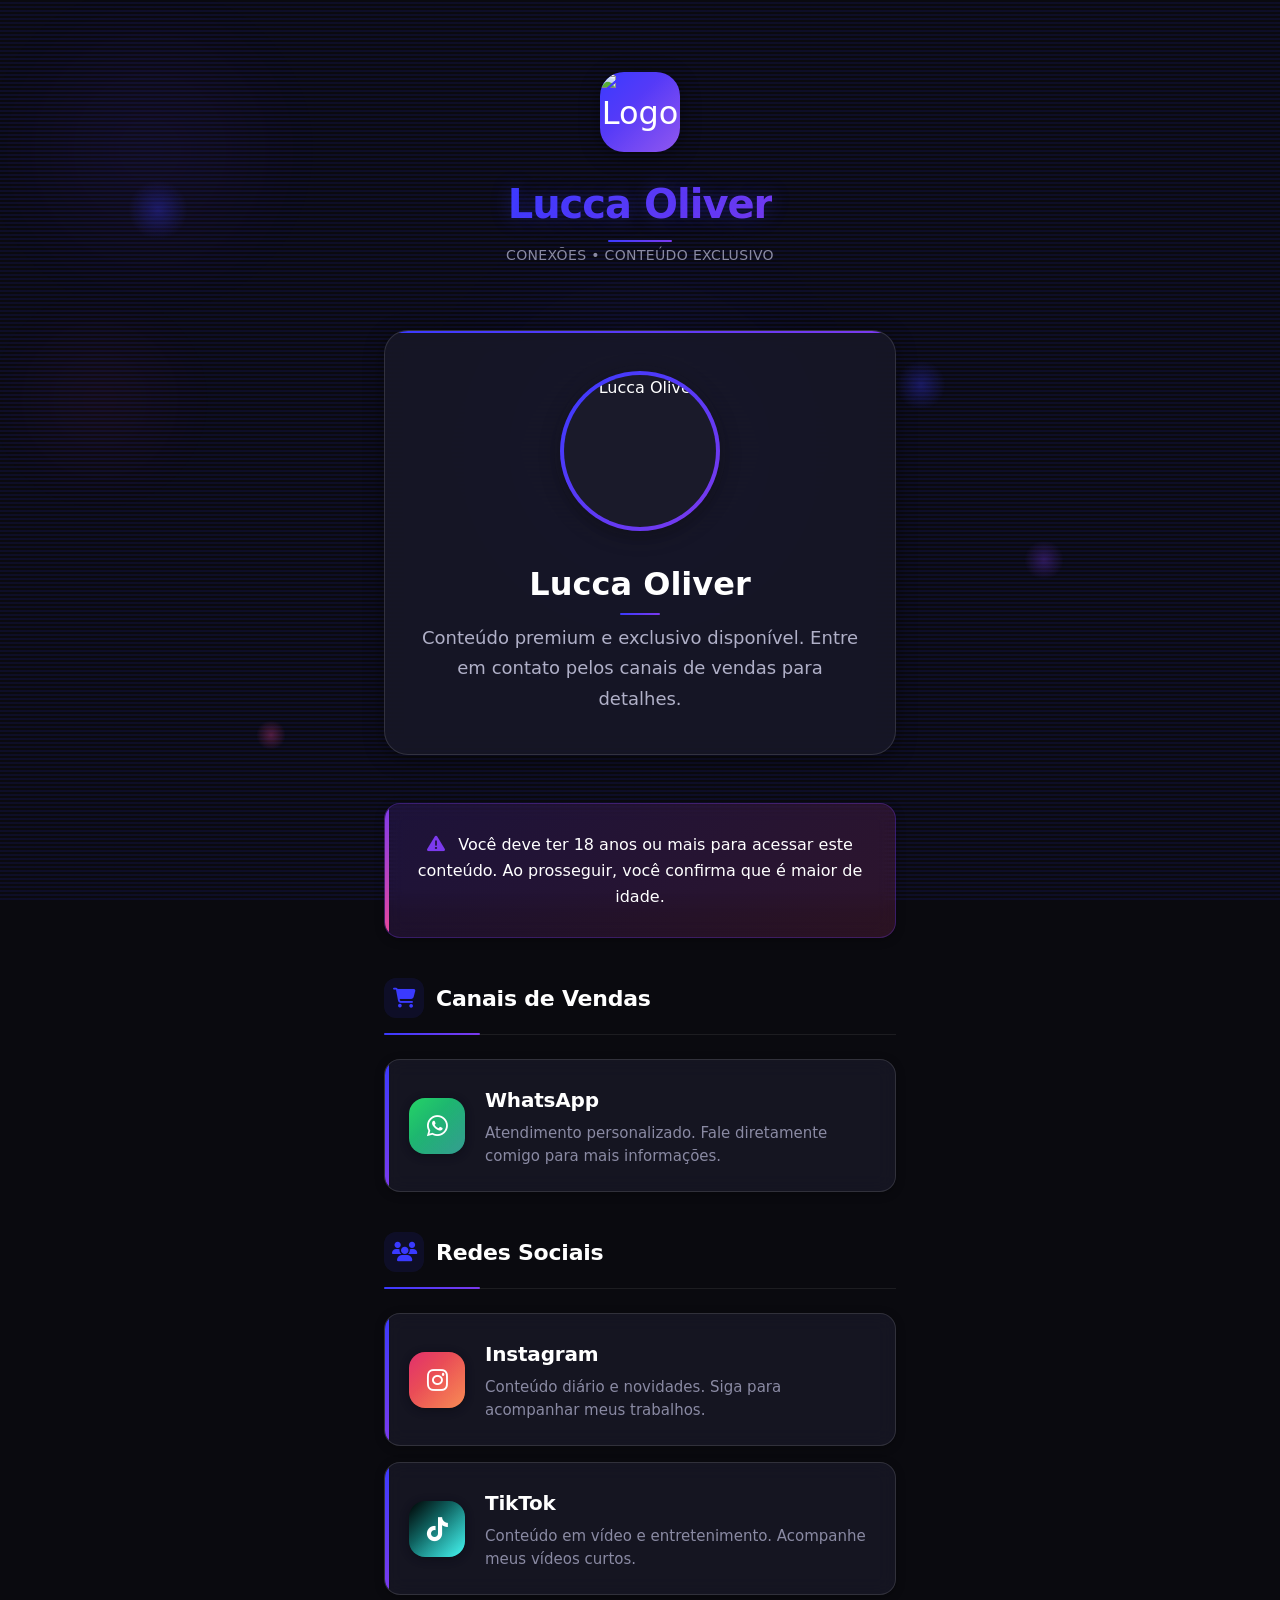
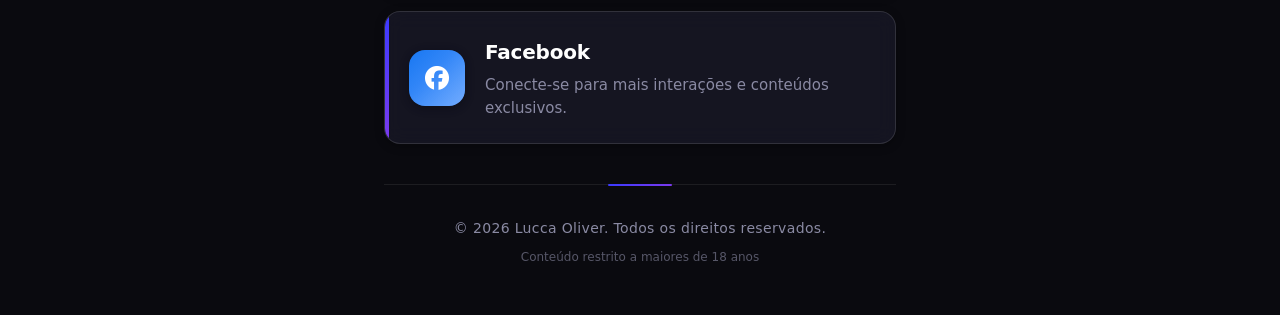
==== index.html @ 1eef9a41 "Add files via upload" ====
<!DOCTYPE html>
<html lang="pt-br">
<head>
    <meta charset="UTF-8">
    <meta name="viewport" content="width=device-width, initial-scale=1.0">
    <title>Lucca Oliver | Links</title>
    <link rel="stylesheet" href="https://cdnjs.cloudflare.com/ajax/libs/font-awesome/6.4.0/css/all.min.css">
    <style>
        :root {
            --dark-primary: #0a0a0f;
            --dark-secondary: #12121c;
            --dark-tertiary: #1a1a2a;
            --dark-accent: #242438;
            --text-primary: #ffffff;
            --text-secondary: #b0b0c8;
            --text-tertiary: #8a8aa3;
            --accent-blue: #3a3aff;
            --accent-purple: #7c3aed;
            --accent-pink: #ec4899;
            --accent-gold: #fbbf24;
            --border-light: rgba(255, 255, 255, 0.08);
            --border-medium: rgba(255, 255, 255, 0.12);
            --border-strong: rgba(255, 255, 255, 0.16);
            --shadow-subtle: 0 2px 10px rgba(0, 0, 0, 0.3);
            --shadow-medium: 0 4px 20px rgba(0, 0, 0, 0.4);
            --shadow-strong: 0 8px 40px rgba(0, 0, 0, 0.5);
            --gradient-primary: linear-gradient(135deg, var(--accent-blue), var(--accent-purple));
            --gradient-secondary: linear-gradient(135deg, var(--accent-purple), var(--accent-pink));
            --gradient-dark: linear-gradient(135deg, var(--dark-secondary), var(--dark-tertiary));
        }

        * {
            margin: 0;
            padding: 0;
            box-sizing: border-box;
            font-family: 'Inter', -apple-system, BlinkMacSystemFont, 'Segoe UI', system-ui, sans-serif;
        }

        html {
            scroll-behavior: smooth;
        }

        body {
            background-color: var(--dark-primary);
            color: var(--text-primary);
            min-height: 100vh;
            line-height: 1.6;
            overflow-x: hidden;
            position: relative;
        }

        /* Efeito de Background Principal */
        .interactive-bg {
            position: fixed;
            top: 0;
            left: 0;
            width: 100%;
            height: 100%;
            z-index: -1;
            overflow: hidden;
        }

        /* Efeito de Linhas Conectadas */
        .connection-lines {
            position: absolute;
            top: 0;
            left: 0;
            width: 100%;
            height: 100%;
        }

        .line {
            position: absolute;
            background: linear-gradient(90deg, transparent, var(--accent-blue), transparent);
            height: 1px;
            width: 100px;
            opacity: 0;
            animation: lineFlow 3s linear infinite;
        }

        /* Bolhas Interativas */
        .interactive-bubble {
            position: absolute;
            border-radius: 50%;
            background: radial-gradient(circle, var(--accent-blue) 0%, transparent 70%);
            opacity: 0.3;
            transition: all 0.3s ease;
        }

        .interactive-bubble:hover {
            opacity: 0.6;
            transform: scale(1.2);
        }

        .bubble-1 {
            width: 60px;
            height: 60px;
            top: 20%;
            left: 10%;
            animation: floatBubble 8s ease-in-out infinite;
        }

        .bubble-2 {
            width: 40px;
            height: 40px;
            top: 60%;
            left: 80%;
            animation: floatBubble 12s ease-in-out infinite reverse;
            background: radial-gradient(circle, var(--accent-purple) 0%, transparent 70%);
        }

        .bubble-3 {
            width: 30px;
            height: 30px;
            top: 80%;
            left: 20%;
            animation: floatBubble 10s ease-in-out infinite;
            background: radial-gradient(circle, var(--accent-pink) 0%, transparent 70%);
        }

        .bubble-4 {
            width: 50px;
            height: 50px;
            top: 40%;
            left: 70%;
            animation: floatBubble 15s ease-in-out infinite reverse;
        }

        /* Efeito de Grid Interativo */
        .interactive-grid {
            position: absolute;
            top: 0;
            left: 0;
            width: 100%;
            height: 100%;
            display: grid;
            grid-template-columns: repeat(20, 1fr);
            grid-template-rows: repeat(20, 1fr);
            gap: 1px;
            opacity: 0.05;
        }

        .grid-cell {
            background: transparent;
            transition: background-color 0.3s;
        }

        .grid-cell:hover {
            background: var(--accent-blue);
            animation: cellPulse 0.5s ease;
        }

        /* Efeito de Digital Scan */
        .digital-scan {
            position: absolute;
            top: 0;
            left: 0;
            width: 100%;
            height: 100%;
            background: linear-gradient(
                to bottom,
                transparent 50%,
                rgba(58, 58, 255, 0.1) 50%
            );
            background-size: 100% 4px;
            animation: scanMove 4s linear infinite;
            pointer-events: none;
        }

        /* Efeito de Brilho Estático */
        .static-glow {
            position: absolute;
            width: 400px;
            height: 400px;
            background: radial-gradient(circle, var(--accent-blue) 0%, transparent 70%);
            border-radius: 50%;
            filter: blur(60px);
            opacity: 0.1;
            top: 50%;
            left: 50%;
            transform: translate(-50%, -50%);
            animation: pulseGlow 8s ease-in-out infinite;
        }

        .static-glow-2 {
            width: 300px;
            height: 300px;
            background: radial-gradient(circle, var(--accent-purple) 0%, transparent 70%);
            filter: blur(40px);
            opacity: 0.08;
            top: 30%;
            left: 20%;
            animation: pulseGlow 6s ease-in-out infinite reverse;
        }

        .static-glow-3 {
            width: 200px;
            height: 200px;
            background: radial-gradient(circle, var(--accent-pink) 0%, transparent 70%);
            filter: blur(30px);
            opacity: 0.06;
            top: 70%;
            left: 80%;
            animation: pulseGlow 10s ease-in-out infinite;
        }

        /* Animações */
        @keyframes lineFlow {
            0% {
                transform: translateX(-100px) rotate(0deg);
                opacity: 0;
            }
            10% {
                opacity: 0.5;
            }
            90% {
                opacity: 0.5;
            }
            100% {
                transform: translateX(calc(100vw + 100px)) rotate(360deg);
                opacity: 0;
            }
        }

        @keyframes floatBubble {
            0%, 100% {
                transform: translateY(0) rotate(0deg);
            }
            33% {
                transform: translateY(-30px) rotate(120deg);
            }
            66% {
                transform: translateY(20px) rotate(240deg);
            }
        }

        @keyframes cellPulse {
            0%, 100% {
                opacity: 0.1;
            }
            50% {
                opacity: 0.3;
            }
        }

        @keyframes scanMove {
            0% {
                background-position: 0 0;
            }
            100% {
                background-position: 0 100vh;
            }
        }

        @keyframes pulseGlow {
            0%, 100% {
                opacity: 0.05;
                transform: scale(1) translate(-50%, -50%);
            }
            50% {
                opacity: 0.15;
                transform: scale(1.1) translate(-45%, -45%);
            }
        }

        @keyframes logoGlow {
            0%, 100% {
                box-shadow: var(--shadow-medium);
            }
            50% {
                box-shadow: 0 0 30px rgba(58, 58, 255, 0.4), var(--shadow-medium);
            }
        }

        /* Container Principal */
        .container {
            max-width: 560px;
            margin: 0 auto;
            padding: 2rem 1.5rem;
            position: relative;
            z-index: 10;
        }

        /* Header Styles */
        header {
            text-align: center;
            padding: 2.5rem 0 2rem;
            position: relative;
        }

        .logo {
            display: flex;
            flex-direction: column;
            align-items: center;
            gap: 1.25rem;
            margin-bottom: 2rem;
        }

        .logo-icon {
            width: 5rem;
            height: 5rem;
            background: var(--gradient-primary);
            border-radius: 1.5rem;
            display: flex;
            align-items: center;
            justify-content: center;
            font-size: 2rem;
            color: var(--text-primary);
            box-shadow: var(--shadow-medium);
            position: relative;
            overflow: hidden;
            transition: all 0.3s ease;
            animation: logoGlow 3s ease-in-out infinite;
        }

        .logo-icon::after {
            content: '';
            position: absolute;
            top: 0;
            left: 0;
            right: 0;
            bottom: 0;
            background: linear-gradient(135deg, transparent 40%, rgba(255, 255, 255, 0.15) 100%);
            border-radius: 1.5rem;
        }

        .logo-icon:hover {
            transform: translateY(-0.125rem);
            box-shadow: var(--shadow-strong);
            animation: none;
        }

        .logo-text h1 {
            font-size: 2.5rem;
            font-weight: 700;
            background: var(--gradient-primary);
            -webkit-background-clip: text;
            background-clip: text;
            color: transparent;
            letter-spacing: -0.025em;
            position: relative;
            display: inline-block;
            margin-bottom: 0.5rem;
            text-shadow: 0 0 20px rgba(58, 58, 255, 0.3);
        }

        .logo-text h1::after {
            content: '';
            position: absolute;
            bottom: -0.375rem;
            left: 50%;
            transform: translateX(-50%);
            width: 4rem;
            height: 0.125rem;
            background: var(--gradient-primary);
            border-radius: 0.125rem;
        }

        .logo-text p {
            color: var(--text-tertiary);
            font-size: 0.875rem;
            font-weight: 400;
            letter-spacing: 0.025em;
            text-transform: uppercase;
        }

        /* Profile Section - IMAGEM MELHORADA */
        .profile-section {
            display: flex;
            flex-direction: column;
            align-items: center;
            text-align: center;
            margin-bottom: 3rem;
            padding: 2.5rem 2rem;
            background: rgba(26, 26, 42, 0.7);
            backdrop-filter: blur(10px);
            border-radius: 1.5rem;
            border: 1px solid var(--border-medium);
            box-shadow: var(--shadow-medium);
            position: relative;
            overflow: hidden;
            transition: all 0.3s ease;
        }

        .profile-section:hover {
            transform: translateY(-5px);
            box-shadow: var(--shadow-strong);
        }

        .profile-section::before {
            content: '';
            position: absolute;
            top: 0;
            left: 0;
            right: 0;
            height: 0.125rem;
            background: var(--gradient-primary);
        }

        .profile-img-container {
            position: relative;
            margin-bottom: 1.75rem;
            width: 10rem;
            height: 10rem;
        }

        .profile-img {
            width: 100%;
            height: 100%;
            border-radius: 50%;
            border: 0.25rem solid transparent;
            background: linear-gradient(var(--dark-tertiary), var(--dark-tertiary)) padding-box,
                        var(--gradient-primary) border-box;
            box-shadow: 
                var(--shadow-medium),
                0 0 0 0.375rem rgba(26, 26, 42, 0.6);
            transition: all 0.4s cubic-bezier(0.4, 0, 0.2, 1);
            /* IMAGEM COMPLETA E BEM EXIBIDA */
            object-fit: cover;
            display: block;
        }

        .profile-img:hover {
            transform: scale(1.05);
            box-shadow: 
                var(--shadow-strong),
                0 0 0 0.375rem rgba(26, 26, 42, 0.8),
                0 0 30px rgba(58, 58, 255, 0.3);
        }

        .profile-name {
            font-size: 2rem;
            font-weight: 700;
            margin-bottom: 0.75rem;
            color: var(--text-primary);
            position: relative;
            display: inline-block;
        }

        .profile-name::after {
            content: '';
            position: absolute;
            bottom: -0.25rem;
            left: 50%;
            transform: translateX(-50%);
            width: 2.5rem;
            height: 0.125rem;
            background: var(--gradient-primary);
            border-radius: 0.125rem;
        }

        .profile-desc {
            color: var(--text-secondary);
            font-size: 1.125rem;
            line-height: 1.7;
            max-width: 28rem;
            font-weight: 400;
        }

        /* Warning Banner */
        .warning {
            background: linear-gradient(135deg, rgba(124, 58, 237, 0.15), rgba(236, 72, 153, 0.15));
            backdrop-filter: blur(10px);
            border: 1px solid rgba(124, 58, 237, 0.3);
            border-radius: 1rem;
            padding: 1.75rem;
            margin: 2.5rem 0;
            text-align: center;
            font-size: 1rem;
            position: relative;
            overflow: hidden;
            box-shadow: var(--shadow-subtle);
            transition: all 0.3s ease;
        }

        .warning:hover {
            transform: translateY(-3px);
            box-shadow: var(--shadow-medium);
        }

        .warning::before {
            content: '';
            position: absolute;
            top: 0;
            left: 0;
            width: 0.25rem;
            height: 100%;
            background: var(--gradient-secondary);
        }

        .warning i {
            color: var(--accent-purple);
            margin-right: 0.5rem;
            font-size: 1.125rem;
        }

        /* Section Titles */
        .section-title {
            font-size: 1.375rem;
            font-weight: 600;
            margin: 2.5rem 0 1.5rem;
            padding-bottom: 1rem;
            border-bottom: 1px solid var(--border-light);
            color: var(--text-primary);
            position: relative;
            display: flex;
            align-items: center;
            gap: 0.75rem;
            letter-spacing: -0.01em;
        }

        .section-title i {
            color: var(--accent-blue);
            font-size: 1.25rem;
            background: rgba(58, 58, 255, 0.1);
            width: 2.5rem;
            height: 2.5rem;
            border-radius: 0.75rem;
            display: flex;
            align-items: center;
            justify-content: center;
        }

        .section-title::after {
            content: '';
            position: absolute;
            bottom: -0.0625rem;
            left: 0;
            width: 6rem;
            height: 0.125rem;
            background: var(--gradient-primary);
            border-radius: 0.125rem;
        }

        /* Links Container */
        .links-container {
            display: flex;
            flex-direction: column;
            gap: 1rem;
            margin-bottom: 2.5rem;
        }

        .link-card {
            background: rgba(26, 26, 42, 0.7);
            backdrop-filter: blur(10px);
            border-radius: 1rem;
            padding: 1.5rem;
            display: flex;
            align-items: center;
            gap: 1.25rem;
            border: 1px solid var(--border-medium);
            transition: all 0.3s cubic-bezier(0.4, 0, 0.2, 1);
            cursor: pointer;
            box-shadow: var(--shadow-subtle);
            text-decoration: none;
            position: relative;
            overflow: hidden;
        }

        .link-card::before {
            content: '';
            position: absolute;
            top: 0;
            left: 0;
            width: 0.25rem;
            height: 100%;
            background: var(--gradient-primary);
            transition: width 0.3s ease;
            z-index: 0;
        }

        .link-card:hover {
            transform: translateY(-0.5rem);
            border-color: var(--border-strong);
            box-shadow: var(--shadow-medium);
            background: rgba(26, 26, 42, 0.9);
        }

        .link-card:hover::before {
            width: 100%;
            opacity: 0.1;
        }

        .link-icon {
            width: 3.5rem;
            height: 3.5rem;
            min-width: 3.5rem;
            border-radius: 1rem;
            display: flex;
            align-items: center;
            justify-content: center;
            font-size: 1.5rem;
            color: var(--text-primary);
            box-shadow: var(--shadow-subtle);
            position: relative;
            z-index: 1;
            transition: all 0.3s cubic-bezier(0.4, 0, 0.2, 1);
            overflow: hidden;
        }

        .link-icon::after {
            content: '';
            position: absolute;
            top: 0;
            left: 0;
            right: 0;
            bottom: 0;
            background: linear-gradient(135deg, transparent 40%, rgba(255, 255, 255, 0.15) 100%);
            border-radius: 1rem;
            z-index: -1;
        }

        .link-card:hover .link-icon {
            transform: scale(1.15) rotate(5deg);
            box-shadow: 0 8px 25px rgba(0, 0, 0, 0.5);
        }

        .whatsapp { 
            background: linear-gradient(135deg, #25D366, #128C7E); 
        }
        
        .instagram { 
            background: linear-gradient(135deg, #E1306C, #f77737); 
        }
        
        .facebook { 
            background: linear-gradient(135deg, #1877F2, #599dff); 
        }
        
        .tiktok { 
            background: linear-gradient(135deg, #000000, #25F4EE, #FE2C55);
            background-size: 200% 200%;
            animation: tiktok-gradient 3s ease infinite;
        }

        @keyframes tiktok-gradient {
            0% { background-position: 0% 50%; }
            50% { background-position: 100% 50%; }
            100% { background-position: 0% 50%; }
        }

        .link-content {
            flex: 1;
            position: relative;
            z-index: 1;
        }

        .link-title {
            font-size: 1.25rem;
            font-weight: 600;
            margin-bottom: 0.375rem;
            color: var(--text-primary);
            letter-spacing: -0.01em;
        }

        .link-desc {
            font-size: 0.9375rem;
            color: var(--text-tertiary);
            line-height: 1.5;
            font-weight: 400;
        }

        /* Footer */
        footer {
            text-align: center;
            padding: 2rem 0 1rem;
            color: var(--text-tertiary);
            font-size: 0.875rem;
            border-top: 1px solid var(--border-light);
            margin-top: 2rem;
            position: relative;
        }

        footer::before {
            content: '';
            position: absolute;
            top: -0.0625rem;
            left: 50%;
            transform: translateX(-50%);
            width: 4rem;
            height: 0.125rem;
            background: var(--gradient-primary);
            border-radius: 0.125rem;
        }

        footer p:first-child {
            font-weight: 400;
            letter-spacing: 0.025em;
        }

        /* Animations */
        @keyframes fadeIn {
            from { 
                opacity: 0; 
                transform: translateY(1rem); 
            }
            to { 
                opacity: 1; 
                transform: translateY(0); 
            }
        }

        .fade-in {
            animation: fadeIn 0.6s ease forwards;
        }

        .delay-1 { animation-delay: 0.1s; }
        .delay-2 { animation-delay: 0.2s; }
        .delay-3 { animation-delay: 0.3s; }
        .delay-4 { animation-delay: 0.4s; }
        .delay-5 { animation-delay: 0.5s; }
        .delay-6 { animation-delay: 0.6s; }

        /* Scrollbar */
        ::-webkit-scrollbar {
            width: 0.5rem;
        }

        ::-webkit-scrollbar-track {
            background: var(--dark-secondary);
            border-radius: 0.25rem;
        }

        ::-webkit-scrollbar-thumb {
            background: linear-gradient(var(--accent-blue), var(--accent-purple));
            border-radius: 0.25rem;
            border: 0.125rem solid var(--dark-secondary);
        }

        ::-webkit-scrollbar-thumb:hover {
            background: linear-gradient(var(--accent-purple), var(--accent-pink));
        }

        /* Responsive Design */
        @media (max-width: 640px) {
            .container {
                padding: 1.5rem 1rem;
            }
            
            header {
                padding: 2rem 0 1.5rem;
            }
            
            .logo-icon {
                width: 4rem;
                height: 4rem;
                font-size: 1.75rem;
            }
            
            .logo-text h1 {
                font-size: 2rem;
            }
            
            .profile-section {
                padding: 2rem 1.5rem;
                margin-bottom: 2.5rem;
            }
            
            .profile-img-container {
                width: 8rem;
                height: 8rem;
            }
            
            .profile-name {
                font-size: 1.75rem;
            }
            
            .profile-desc {
                font-size: 1rem;
            }
            
            .section-title {
                font-size: 1.25rem;
                margin: 2rem 0 1.25rem;
            }
            
            .link-card {
                padding: 1.25rem;
                gap: 1rem;
            }
            
            .link-icon {
                width: 3rem;
                height: 3rem;
                min-width: 3rem;
                font-size: 1.25rem;
            }
            
            .link-title {
                font-size: 1.125rem;
            }
            
            .link-desc {
                font-size: 0.875rem;
            }
            
            .warning {
                padding: 1.5rem;
                font-size: 0.9375rem;
                margin: 2rem 0;
            }
        }

        @media (max-width: 480px) {
            .profile-img-container {
                width: 7rem;
                height: 7rem;
            }
            
            .profile-name {
                font-size: 1.5rem;
            }
            
            .link-card {
                padding: 1rem;
            }
            
            .link-icon {
                width: 2.75rem;
                height: 2.75rem;
                min-width: 2.75rem;
                font-size: 1.125rem;
            }
        }
    </style>
</head>
<body>
    <!-- Background Interativo SEM cursor seguidor -->
    <div class="interactive-bg">
        <div class="static-glow"></div>
        <div class="static-glow-2"></div>
        <div class="static-glow-3"></div>
        <div class="connection-lines" id="connectionLines"></div>
        <div class="interactive-grid" id="interactiveGrid"></div>
        <div class="digital-scan"></div>
        
        <!-- Bolhas Interativas -->
        <div class="interactive-bubble bubble-1"></div>
        <div class="interactive-bubble bubble-2"></div>
        <div class="interactive-bubble bubble-3"></div>
        <div class="interactive-bubble bubble-4"></div>
    </div>

    <!-- Main Content -->
    <div class="container">
        <header class="fade-in">
            <div class="logo">
                <!-- Logo com imagem do GitHub -->
                <div class="logo-icon">
                    <img src="https://raw.githubusercontent.com/luccaoliverofc/lucca_oliver/refs/heads/main/logoLC.jpeg" 
                         alt="Logo Lucca Oliver" 
                         style="width: 100%; height: 100%; object-fit: contain; border-radius: 1.5rem;">
                </div>
                <div class="logo-text">
                    <h1>Lucca Oliver</h1>
                    <p>Conexões • Conteúdo Exclusivo</p>
                </div>
            </div>
        </header>
        
        <main>
            <section class="profile-section fade-in delay-1">
                <div class="profile-img-container">
                    <!-- Foto de perfil do GitHub - Exibida completa -->
                    <img src="https://raw.githubusercontent.com/luccaoliverofc/lucca_oliver/refs/heads/main/foto.jpg" 
                         alt="Lucca Oliver" 
                         class="profile-img">
                </div>
                <h2 class="profile-name">Lucca Oliver</h2>
                <p class="profile-desc">Conteúdo premium e exclusivo disponível. Entre em contato pelos canais de vendas para detalhes.</p>
            </section>
            
            <div class="warning fade-in delay-2">
                <p><i class="fas fa-exclamation-triangle"></i> Você deve ter 18 anos ou mais para acessar este conteúdo. Ao prosseguir, você confirma que é maior de idade.</p>
            </div>
            
            <h3 class="section-title fade-in delay-3">
                <i class="fas fa-shopping-cart"></i>Canais de Vendas
            </h3>
            
            <section class="links-container">
                
                <a href="https://wa.me/5521971892627" target="_blank" class="link-card fade-in delay-5">
                    <div class="link-icon whatsapp">
                        <i class="fab fa-whatsapp"></i>
                    </div>
                    <div class="link-content">
                        <h3 class="link-title">WhatsApp</h3>
                        <p class="link-desc">Atendimento personalizado. Fale diretamente comigo para mais informações.</p>
                    </div>
                </a>
            </section>
            
            <h3 class="section-title fade-in delay-6">
                <i class="fas fa-users"></i>Redes Sociais
            </h3>
            
            <section class="links-container">
                <a href="https://www.instagram.com/luccaoliver_ofc/?igsh=N285OXQzb2Fxajlv" target="_blank" class="link-card fade-in delay-4">
                    <div class="link-icon instagram">
                        <i class="fab fa-instagram"></i>
                    </div>
                    <div class="link-content">
                        <h3 class="link-title">Instagram</h3>
                        <p class="link-desc">Conteúdo diário e novidades. Siga para acompanhar meus trabalhos.</p>
                    </div>
                </a>
                
                <a href="https://www.tiktok.com/@luccaoliverofc?_r=1&_t=ZS-92y1BPhiWCy" target="_blank" class="link-card fade-in delay-5">
                    <div class="link-icon tiktok">
                        <i class="fab fa-tiktok"></i>
                    </div>
                    <div class="link-content">
                        <h3 class="link-title">TikTok</h3>
                        <p class="link-desc">Conteúdo em vídeo e entretenimento. Acompanhe meus vídeos curtos.</p>
                    </div>
                </a>
                
                <a href="https://www.facebook.com/lucca.oliver.33065" target="_blank" class="link-card fade-in delay-6">
                    <div class="link-icon facebook">
                        <i class="fab fa-facebook"></i>
                    </div>
                    <div class="link-content">
                        <h3 class="link-title">Facebook</h3>
                        <p class="link-desc">Conecte-se para mais interações e conteúdos exclusivos.</p>
                    </div>
                </a>
            </section>
        </main>
        
        <footer class="fade-in">
            <p>© 2026 Lucca Oliver. Todos os direitos reservados.</p>
            <p style="margin-top: 0.5rem; font-size: 0.75rem; opacity: 0.6;">Conteúdo restrito a maiores de 18 anos</p>
        </footer>
    </div>

    <script>
        // Sistema de Linhas Conectadas
        const connectionLines = document.getElementById('connectionLines');
        
        function createLines() {
            for (let i = 0; i < 10; i++) {
                const line = document.createElement('div');
                line.classList.add('line');
                
                // Posição aleatória
                const top = Math.random() * 100;
                const rotation = Math.random() * 360;
                const delay = Math.random() * 3;
                
                line.style.top = `${top}%`;
                line.style.transform = `rotate(${rotation}deg)`;
                line.style.animationDelay = `${delay}s`;
                
                connectionLines.appendChild(line);
            }
        }

        // Sistema de Grid Interativo
        const interactiveGrid = document.getElementById('interactiveGrid');
        
        function createGrid() {
            for (let i = 0; i < 400; i++) { // 20x20 grid
                const cell = document.createElement('div');
                cell.classList.add('grid-cell');
                
                // Efeito de onda ao passar o mouse
                cell.addEventListener('mouseenter', () => {
                    cell.style.backgroundColor = `rgba(58, 58, 255, ${Math.random() * 0.3})`;
                    cell.style.animation = `cellPulse ${0.3 + Math.random() * 0.7}s ease`;
                });
                
                cell.addEventListener('mouseleave', () => {
                    setTimeout(() => {
                        cell.style.backgroundColor = 'transparent';
                    }, 300);
                });
                
                interactiveGrid.appendChild(cell);
            }
        }

        // Sistema de Efeito nas Bolhas (sem cursor seguidor)
        const bubbles = document.querySelectorAll('.interactive-bubble');
        
        document.addEventListener('mousemove', (e) => {
            bubbles.forEach(bubble => {
                const rect = bubble.getBoundingClientRect();
                const bubbleCenterX = rect.left + rect.width / 2;
                const bubbleCenterY = rect.top + rect.height / 2;
                
                const distance = Math.sqrt(
                    Math.pow(e.clientX - bubbleCenterX, 2) + 
                    Math.pow(e.clientY - bubbleCenterY, 2)
                );
                
                if (distance < 100) {
                    const force = (100 - distance) / 100;
                    bubble.style.transform = `scale(${1 + force * 0.3}) translateY(${-force * 10}px)`;
                    bubble.style.opacity = `${0.3 + force * 0.3}`;
                }
            });
        });

        // Sistema de Partículas no Clique nas Bolhas
        bubbles.forEach(bubble => {
            bubble.addEventListener('click', () => {
                // Efeito visual ao clicar
                const originalTransform = bubble.style.transform;
                bubble.style.transform = originalTransform + ' scale(1.5)';
                bubble.style.opacity = '0.8';
                
                // Criar partículas ao redor
                createClickParticles(bubble);
                
                // Reset após animação
                setTimeout(() => {
                    bubble.style.transform = originalTransform;
                    bubble.style.opacity = '0.3';
                }, 300);
            });
        });

        function createClickParticles(element) {
            const rect = element.getBoundingClientRect();
            const centerX = rect.left + rect.width / 2;
            const centerY = rect.top + rect.height / 2;
            
            for (let i = 0; i < 8; i++) {
                const particle = document.createElement('div');
                particle.style.position = 'fixed';
                particle.style.width = '4px';
                particle.style.height = '4px';
                particle.style.borderRadius = '50%';
                particle.style.background = getComputedStyle(element).background;
                particle.style.left = centerX + 'px';
                particle.style.top = centerY + 'px';
                particle.style.pointerEvents = 'none';
                particle.style.zIndex = '1000';
                
                document.body.appendChild(particle);
                
                // Animar partícula
                const angle = Math.random() * Math.PI * 2;
                const distance = 30 + Math.random() * 50;
                const duration = 500 + Math.random() * 500;
                
                const animation = particle.animate([
                    {
                        transform: 'translate(0, 0) scale(1)',
                        opacity: 1
                    },
                    {
                        transform: `translate(${Math.cos(angle) * distance}px, ${Math.sin(angle) * distance}px) scale(0)`,
                        opacity: 0
                    }
                ], {
                    duration: duration,
                    easing: 'cubic-bezier(0.4, 0, 0.2, 1)'
                });
                
                animation.onfinish = () => particle.remove();
            }
        }

        // Inicializar tudo quando a página carregar
        document.addEventListener('DOMContentLoaded', () => {
            // Criar elementos interativos
            createLines();
            createGrid();
            
            // Set current year in footer
            const yearElement = document.querySelector('footer p:first-child');
            if (yearElement) {
                yearElement.textContent = yearElement.textContent.replace('2026', new Date().getFullYear());
            }
            
            // Log instructions
            console.info('Lucca Oliver Links Page');
            console.info('Logo e foto carregadas diretamente do GitHub');
        });

        // Garantir que as imagens carreguem corretamente
        window.addEventListener('load', function() {
            // Forçar redimensionamento da imagem de perfil para garantir exibição completa
            const profileImg = document.querySelector('.profile-img');
            if (profileImg) {
                profileImg.style.objectFit = 'cover';
                profileImg.style.width = '100%';
                profileImg.style.height = '100%';
            }
        });
    </script>
</body>
</html>
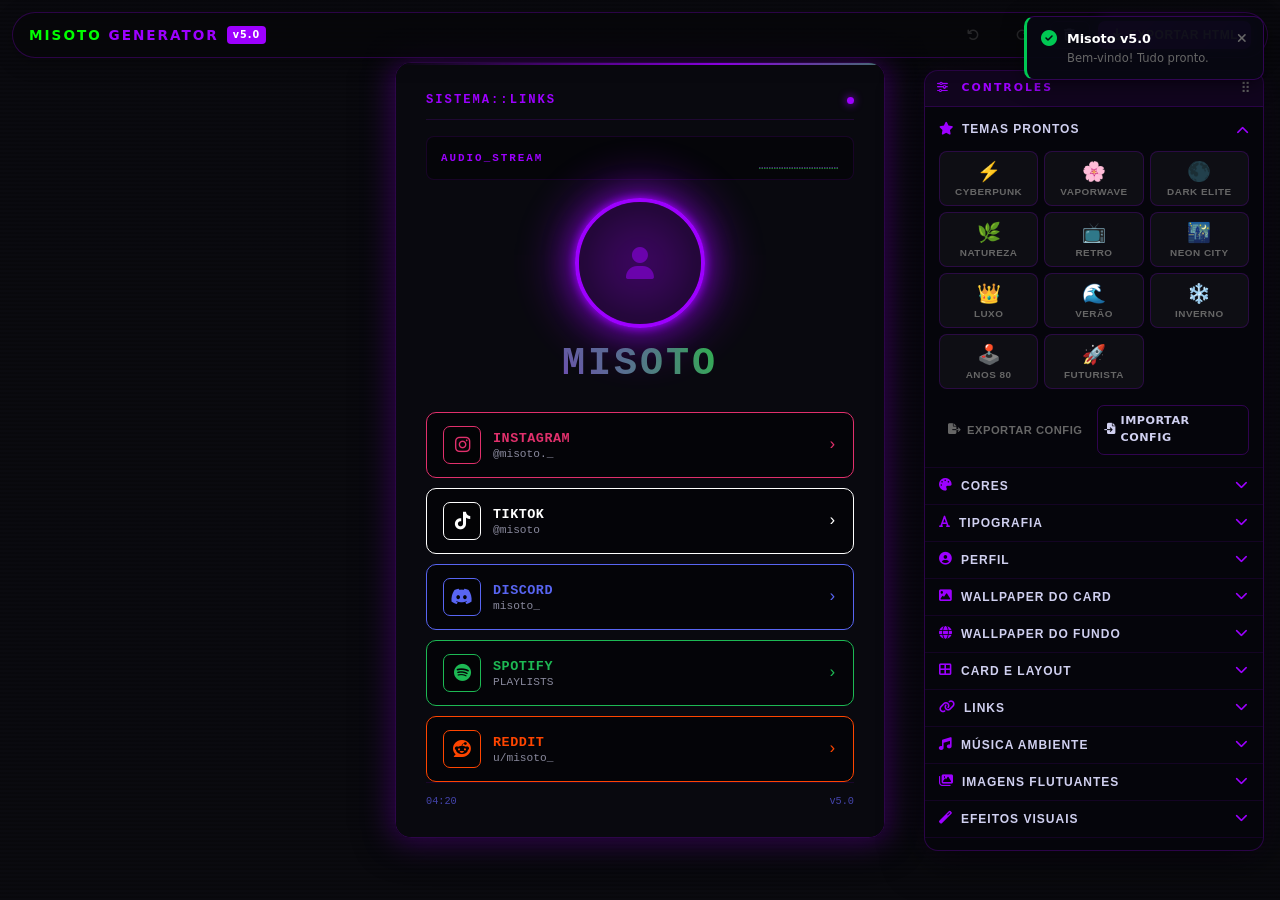
==== commit ae33ba4c: "reconectando repo" ====
--- a/index.html
+++ b/index.html
@@ -3,1093 +3,679 @@
 <head>
     <meta charset="UTF-8">
     <meta name="viewport" content="width=device-width, initial-scale=1.0">
-    <title>Lucca Oliver | Links</title>
+    <title>Misoto Generator — v5.0</title>
     <link rel="stylesheet" href="https://cdnjs.cloudflare.com/ajax/libs/font-awesome/6.4.0/css/all.min.css">
-    <style>
-        :root {
-            --dark-primary: #0a0a0f;
-            --dark-secondary: #12121c;
-            --dark-tertiary: #1a1a2a;
-            --dark-accent: #242438;
-            --text-primary: #ffffff;
-            --text-secondary: #b0b0c8;
-            --text-tertiary: #8a8aa3;
-            --accent-blue: #3a3aff;
-            --accent-purple: #7c3aed;
-            --accent-pink: #ec4899;
-            --accent-gold: #fbbf24;
-            --border-light: rgba(255, 255, 255, 0.08);
-            --border-medium: rgba(255, 255, 255, 0.12);
-            --border-strong: rgba(255, 255, 255, 0.16);
-            --shadow-subtle: 0 2px 10px rgba(0, 0, 0, 0.3);
-            --shadow-medium: 0 4px 20px rgba(0, 0, 0, 0.4);
-            --shadow-strong: 0 8px 40px rgba(0, 0, 0, 0.5);
-            --gradient-primary: linear-gradient(135deg, var(--accent-blue), var(--accent-purple));
-            --gradient-secondary: linear-gradient(135deg, var(--accent-purple), var(--accent-pink));
-            --gradient-dark: linear-gradient(135deg, var(--dark-secondary), var(--dark-tertiary));
-        }
-
-        * {
-            margin: 0;
-            padding: 0;
-            box-sizing: border-box;
-            font-family: 'Inter', -apple-system, BlinkMacSystemFont, 'Segoe UI', system-ui, sans-serif;
-        }
-
-        html {
-            scroll-behavior: smooth;
-        }
-
-        body {
-            background-color: var(--dark-primary);
-            color: var(--text-primary);
-            min-height: 100vh;
-            line-height: 1.6;
-            overflow-x: hidden;
-            position: relative;
-        }
-
-        /* Efeito de Background Principal */
-        .interactive-bg {
-            position: fixed;
-            top: 0;
-            left: 0;
-            width: 100%;
-            height: 100%;
-            z-index: -1;
-            overflow: hidden;
-        }
-
-        /* Efeito de Linhas Conectadas */
-        .connection-lines {
-            position: absolute;
-            top: 0;
-            left: 0;
-            width: 100%;
-            height: 100%;
-        }
-
-        .line {
-            position: absolute;
-            background: linear-gradient(90deg, transparent, var(--accent-blue), transparent);
-            height: 1px;
-            width: 100px;
-            opacity: 0;
-            animation: lineFlow 3s linear infinite;
-        }
-
-        /* Bolhas Interativas */
-        .interactive-bubble {
-            position: absolute;
-            border-radius: 50%;
-            background: radial-gradient(circle, var(--accent-blue) 0%, transparent 70%);
-            opacity: 0.3;
-            transition: all 0.3s ease;
-        }
-
-        .interactive-bubble:hover {
-            opacity: 0.6;
-            transform: scale(1.2);
-        }
-
-        .bubble-1 {
-            width: 60px;
-            height: 60px;
-            top: 20%;
-            left: 10%;
-            animation: floatBubble 8s ease-in-out infinite;
-        }
-
-        .bubble-2 {
-            width: 40px;
-            height: 40px;
-            top: 60%;
-            left: 80%;
-            animation: floatBubble 12s ease-in-out infinite reverse;
-            background: radial-gradient(circle, var(--accent-purple) 0%, transparent 70%);
-        }
-
-        .bubble-3 {
-            width: 30px;
-            height: 30px;
-            top: 80%;
-            left: 20%;
-            animation: floatBubble 10s ease-in-out infinite;
-            background: radial-gradient(circle, var(--accent-pink) 0%, transparent 70%);
-        }
-
-        .bubble-4 {
-            width: 50px;
-            height: 50px;
-            top: 40%;
-            left: 70%;
-            animation: floatBubble 15s ease-in-out infinite reverse;
-        }
-
-        /* Efeito de Grid Interativo */
-        .interactive-grid {
-            position: absolute;
-            top: 0;
-            left: 0;
-            width: 100%;
-            height: 100%;
-            display: grid;
-            grid-template-columns: repeat(20, 1fr);
-            grid-template-rows: repeat(20, 1fr);
-            gap: 1px;
-            opacity: 0.05;
-        }
-
-        .grid-cell {
-            background: transparent;
-            transition: background-color 0.3s;
-        }
-
-        .grid-cell:hover {
-            background: var(--accent-blue);
-            animation: cellPulse 0.5s ease;
-        }
-
-        /* Efeito de Digital Scan */
-        .digital-scan {
-            position: absolute;
-            top: 0;
-            left: 0;
-            width: 100%;
-            height: 100%;
-            background: linear-gradient(
-                to bottom,
-                transparent 50%,
-                rgba(58, 58, 255, 0.1) 50%
-            );
-            background-size: 100% 4px;
-            animation: scanMove 4s linear infinite;
-            pointer-events: none;
-        }
-
-        /* Efeito de Brilho Estático */
-        .static-glow {
-            position: absolute;
-            width: 400px;
-            height: 400px;
-            background: radial-gradient(circle, var(--accent-blue) 0%, transparent 70%);
-            border-radius: 50%;
-            filter: blur(60px);
-            opacity: 0.1;
-            top: 50%;
-            left: 50%;
-            transform: translate(-50%, -50%);
-            animation: pulseGlow 8s ease-in-out infinite;
-        }
-
-        .static-glow-2 {
-            width: 300px;
-            height: 300px;
-            background: radial-gradient(circle, var(--accent-purple) 0%, transparent 70%);
-            filter: blur(40px);
-            opacity: 0.08;
-            top: 30%;
-            left: 20%;
-            animation: pulseGlow 6s ease-in-out infinite reverse;
-        }
-
-        .static-glow-3 {
-            width: 200px;
-            height: 200px;
-            background: radial-gradient(circle, var(--accent-pink) 0%, transparent 70%);
-            filter: blur(30px);
-            opacity: 0.06;
-            top: 70%;
-            left: 80%;
-            animation: pulseGlow 10s ease-in-out infinite;
-        }
-
-        /* Animações */
-        @keyframes lineFlow {
-            0% {
-                transform: translateX(-100px) rotate(0deg);
-                opacity: 0;
-            }
-            10% {
-                opacity: 0.5;
-            }
-            90% {
-                opacity: 0.5;
-            }
-            100% {
-                transform: translateX(calc(100vw + 100px)) rotate(360deg);
-                opacity: 0;
-            }
-        }
-
-        @keyframes floatBubble {
-            0%, 100% {
-                transform: translateY(0) rotate(0deg);
-            }
-            33% {
-                transform: translateY(-30px) rotate(120deg);
-            }
-            66% {
-                transform: translateY(20px) rotate(240deg);
-            }
-        }
-
-        @keyframes cellPulse {
-            0%, 100% {
-                opacity: 0.1;
-            }
-            50% {
-                opacity: 0.3;
-            }
-        }
-
-        @keyframes scanMove {
-            0% {
-                background-position: 0 0;
-            }
-            100% {
-                background-position: 0 100vh;
-            }
-        }
-
-        @keyframes pulseGlow {
-            0%, 100% {
-                opacity: 0.05;
-                transform: scale(1) translate(-50%, -50%);
-            }
-            50% {
-                opacity: 0.15;
-                transform: scale(1.1) translate(-45%, -45%);
-            }
-        }
-
-        @keyframes logoGlow {
-            0%, 100% {
-                box-shadow: var(--shadow-medium);
-            }
-            50% {
-                box-shadow: 0 0 30px rgba(58, 58, 255, 0.4), var(--shadow-medium);
-            }
-        }
-
-        /* Container Principal */
-        .container {
-            max-width: 560px;
-            margin: 0 auto;
-            padding: 2rem 1.5rem;
-            position: relative;
-            z-index: 10;
-        }
-
-        /* Header Styles */
-        header {
-            text-align: center;
-            padding: 2.5rem 0 2rem;
-            position: relative;
-        }
-
-        .logo {
-            display: flex;
-            flex-direction: column;
-            align-items: center;
-            gap: 1.25rem;
-            margin-bottom: 2rem;
-        }
-
-        .logo-icon {
-            width: 5rem;
-            height: 5rem;
-            background: var(--gradient-primary);
-            border-radius: 1.5rem;
-            display: flex;
-            align-items: center;
-            justify-content: center;
-            font-size: 2rem;
-            color: var(--text-primary);
-            box-shadow: var(--shadow-medium);
-            position: relative;
-            overflow: hidden;
-            transition: all 0.3s ease;
-            animation: logoGlow 3s ease-in-out infinite;
-        }
-
-        .logo-icon::after {
-            content: '';
-            position: absolute;
-            top: 0;
-            left: 0;
-            right: 0;
-            bottom: 0;
-            background: linear-gradient(135deg, transparent 40%, rgba(255, 255, 255, 0.15) 100%);
-            border-radius: 1.5rem;
-        }
-
-        .logo-icon:hover {
-            transform: translateY(-0.125rem);
-            box-shadow: var(--shadow-strong);
-            animation: none;
-        }
-
-        .logo-text h1 {
-            font-size: 2.5rem;
-            font-weight: 700;
-            background: var(--gradient-primary);
-            -webkit-background-clip: text;
-            background-clip: text;
-            color: transparent;
-            letter-spacing: -0.025em;
-            position: relative;
-            display: inline-block;
-            margin-bottom: 0.5rem;
-            text-shadow: 0 0 20px rgba(58, 58, 255, 0.3);
-        }
-
-        .logo-text h1::after {
-            content: '';
-            position: absolute;
-            bottom: -0.375rem;
-            left: 50%;
-            transform: translateX(-50%);
-            width: 4rem;
-            height: 0.125rem;
-            background: var(--gradient-primary);
-            border-radius: 0.125rem;
-        }
-
-        .logo-text p {
-            color: var(--text-tertiary);
-            font-size: 0.875rem;
-            font-weight: 400;
-            letter-spacing: 0.025em;
-            text-transform: uppercase;
-        }
-
-        /* Profile Section - IMAGEM MELHORADA */
-        .profile-section {
-            display: flex;
-            flex-direction: column;
-            align-items: center;
-            text-align: center;
-            margin-bottom: 3rem;
-            padding: 2.5rem 2rem;
-            background: rgba(26, 26, 42, 0.7);
-            backdrop-filter: blur(10px);
-            border-radius: 1.5rem;
-            border: 1px solid var(--border-medium);
-            box-shadow: var(--shadow-medium);
-            position: relative;
-            overflow: hidden;
-            transition: all 0.3s ease;
-        }
-
-        .profile-section:hover {
-            transform: translateY(-5px);
-            box-shadow: var(--shadow-strong);
-        }
-
-        .profile-section::before {
-            content: '';
-            position: absolute;
-            top: 0;
-            left: 0;
-            right: 0;
-            height: 0.125rem;
-            background: var(--gradient-primary);
-        }
-
-        .profile-img-container {
-            position: relative;
-            margin-bottom: 1.75rem;
-            width: 10rem;
-            height: 10rem;
-        }
-
-        .profile-img {
-            width: 100%;
-            height: 100%;
-            border-radius: 50%;
-            border: 0.25rem solid transparent;
-            background: linear-gradient(var(--dark-tertiary), var(--dark-tertiary)) padding-box,
-                        var(--gradient-primary) border-box;
-            box-shadow: 
-                var(--shadow-medium),
-                0 0 0 0.375rem rgba(26, 26, 42, 0.6);
-            transition: all 0.4s cubic-bezier(0.4, 0, 0.2, 1);
-            /* IMAGEM COMPLETA E BEM EXIBIDA */
-            object-fit: cover;
-            display: block;
-        }
-
-        .profile-img:hover {
-            transform: scale(1.05);
-            box-shadow: 
-                var(--shadow-strong),
-                0 0 0 0.375rem rgba(26, 26, 42, 0.8),
-                0 0 30px rgba(58, 58, 255, 0.3);
-        }
-
-        .profile-name {
-            font-size: 2rem;
-            font-weight: 700;
-            margin-bottom: 0.75rem;
-            color: var(--text-primary);
-            position: relative;
-            display: inline-block;
-        }
-
-        .profile-name::after {
-            content: '';
-            position: absolute;
-            bottom: -0.25rem;
-            left: 50%;
-            transform: translateX(-50%);
-            width: 2.5rem;
-            height: 0.125rem;
-            background: var(--gradient-primary);
-            border-radius: 0.125rem;
-        }
-
-        .profile-desc {
-            color: var(--text-secondary);
-            font-size: 1.125rem;
-            line-height: 1.7;
-            max-width: 28rem;
-            font-weight: 400;
-        }
-
-        /* Warning Banner */
-        .warning {
-            background: linear-gradient(135deg, rgba(124, 58, 237, 0.15), rgba(236, 72, 153, 0.15));
-            backdrop-filter: blur(10px);
-            border: 1px solid rgba(124, 58, 237, 0.3);
-            border-radius: 1rem;
-            padding: 1.75rem;
-            margin: 2.5rem 0;
-            text-align: center;
-            font-size: 1rem;
-            position: relative;
-            overflow: hidden;
-            box-shadow: var(--shadow-subtle);
-            transition: all 0.3s ease;
-        }
-
-        .warning:hover {
-            transform: translateY(-3px);
-            box-shadow: var(--shadow-medium);
-        }
-
-        .warning::before {
-            content: '';
-            position: absolute;
-            top: 0;
-            left: 0;
-            width: 0.25rem;
-            height: 100%;
-            background: var(--gradient-secondary);
-        }
-
-        .warning i {
-            color: var(--accent-purple);
-            margin-right: 0.5rem;
-            font-size: 1.125rem;
-        }
-
-        /* Section Titles */
-        .section-title {
-            font-size: 1.375rem;
-            font-weight: 600;
-            margin: 2.5rem 0 1.5rem;
-            padding-bottom: 1rem;
-            border-bottom: 1px solid var(--border-light);
-            color: var(--text-primary);
-            position: relative;
-            display: flex;
-            align-items: center;
-            gap: 0.75rem;
-            letter-spacing: -0.01em;
-        }
-
-        .section-title i {
-            color: var(--accent-blue);
-            font-size: 1.25rem;
-            background: rgba(58, 58, 255, 0.1);
-            width: 2.5rem;
-            height: 2.5rem;
-            border-radius: 0.75rem;
-            display: flex;
-            align-items: center;
-            justify-content: center;
-        }
-
-        .section-title::after {
-            content: '';
-            position: absolute;
-            bottom: -0.0625rem;
-            left: 0;
-            width: 6rem;
-            height: 0.125rem;
-            background: var(--gradient-primary);
-            border-radius: 0.125rem;
-        }
-
-        /* Links Container */
-        .links-container {
-            display: flex;
-            flex-direction: column;
-            gap: 1rem;
-            margin-bottom: 2.5rem;
-        }
-
-        .link-card {
-            background: rgba(26, 26, 42, 0.7);
-            backdrop-filter: blur(10px);
-            border-radius: 1rem;
-            padding: 1.5rem;
-            display: flex;
-            align-items: center;
-            gap: 1.25rem;
-            border: 1px solid var(--border-medium);
-            transition: all 0.3s cubic-bezier(0.4, 0, 0.2, 1);
-            cursor: pointer;
-            box-shadow: var(--shadow-subtle);
-            text-decoration: none;
-            position: relative;
-            overflow: hidden;
-        }
-
-        .link-card::before {
-            content: '';
-            position: absolute;
-            top: 0;
-            left: 0;
-            width: 0.25rem;
-            height: 100%;
-            background: var(--gradient-primary);
-            transition: width 0.3s ease;
-            z-index: 0;
-        }
-
-        .link-card:hover {
-            transform: translateY(-0.5rem);
-            border-color: var(--border-strong);
-            box-shadow: var(--shadow-medium);
-            background: rgba(26, 26, 42, 0.9);
-        }
-
-        .link-card:hover::before {
-            width: 100%;
-            opacity: 0.1;
-        }
-
-        .link-icon {
-            width: 3.5rem;
-            height: 3.5rem;
-            min-width: 3.5rem;
-            border-radius: 1rem;
-            display: flex;
-            align-items: center;
-            justify-content: center;
-            font-size: 1.5rem;
-            color: var(--text-primary);
-            box-shadow: var(--shadow-subtle);
-            position: relative;
-            z-index: 1;
-            transition: all 0.3s cubic-bezier(0.4, 0, 0.2, 1);
-            overflow: hidden;
-        }
-
-        .link-icon::after {
-            content: '';
-            position: absolute;
-            top: 0;
-            left: 0;
-            right: 0;
-            bottom: 0;
-            background: linear-gradient(135deg, transparent 40%, rgba(255, 255, 255, 0.15) 100%);
-            border-radius: 1rem;
-            z-index: -1;
-        }
-
-        .link-card:hover .link-icon {
-            transform: scale(1.15) rotate(5deg);
-            box-shadow: 0 8px 25px rgba(0, 0, 0, 0.5);
-        }
-
-        .whatsapp { 
-            background: linear-gradient(135deg, #25D366, #128C7E); 
-        }
-        
-        .instagram { 
-            background: linear-gradient(135deg, #E1306C, #f77737); 
-        }
-        
-        .facebook { 
-            background: linear-gradient(135deg, #1877F2, #599dff); 
-        }
-        
-        .tiktok { 
-            background: linear-gradient(135deg, #000000, #25F4EE, #FE2C55);
-            background-size: 200% 200%;
-            animation: tiktok-gradient 3s ease infinite;
-        }
-
-        @keyframes tiktok-gradient {
-            0% { background-position: 0% 50%; }
-            50% { background-position: 100% 50%; }
-            100% { background-position: 0% 50%; }
-        }
-
-        .link-content {
-            flex: 1;
-            position: relative;
-            z-index: 1;
-        }
-
-        .link-title {
-            font-size: 1.25rem;
-            font-weight: 600;
-            margin-bottom: 0.375rem;
-            color: var(--text-primary);
-            letter-spacing: -0.01em;
-        }
-
-        .link-desc {
-            font-size: 0.9375rem;
-            color: var(--text-tertiary);
-            line-height: 1.5;
-            font-weight: 400;
-        }
-
-        /* Footer */
-        footer {
-            text-align: center;
-            padding: 2rem 0 1rem;
-            color: var(--text-tertiary);
-            font-size: 0.875rem;
-            border-top: 1px solid var(--border-light);
-            margin-top: 2rem;
-            position: relative;
-        }
-
-        footer::before {
-            content: '';
-            position: absolute;
-            top: -0.0625rem;
-            left: 50%;
-            transform: translateX(-50%);
-            width: 4rem;
-            height: 0.125rem;
-            background: var(--gradient-primary);
-            border-radius: 0.125rem;
-        }
-
-        footer p:first-child {
-            font-weight: 400;
-            letter-spacing: 0.025em;
-        }
-
-        /* Animations */
-        @keyframes fadeIn {
-            from { 
-                opacity: 0; 
-                transform: translateY(1rem); 
-            }
-            to { 
-                opacity: 1; 
-                transform: translateY(0); 
-            }
-        }
-
-        .fade-in {
-            animation: fadeIn 0.6s ease forwards;
-        }
-
-        .delay-1 { animation-delay: 0.1s; }
-        .delay-2 { animation-delay: 0.2s; }
-        .delay-3 { animation-delay: 0.3s; }
-        .delay-4 { animation-delay: 0.4s; }
-        .delay-5 { animation-delay: 0.5s; }
-        .delay-6 { animation-delay: 0.6s; }
-
-        /* Scrollbar */
-        ::-webkit-scrollbar {
-            width: 0.5rem;
-        }
-
-        ::-webkit-scrollbar-track {
-            background: var(--dark-secondary);
-            border-radius: 0.25rem;
-        }
-
-        ::-webkit-scrollbar-thumb {
-            background: linear-gradient(var(--accent-blue), var(--accent-purple));
-            border-radius: 0.25rem;
-            border: 0.125rem solid var(--dark-secondary);
-        }
-
-        ::-webkit-scrollbar-thumb:hover {
-            background: linear-gradient(var(--accent-purple), var(--accent-pink));
-        }
-
-        /* Responsive Design */
-        @media (max-width: 640px) {
-            .container {
-                padding: 1.5rem 1rem;
-            }
-            
-            header {
-                padding: 2rem 0 1.5rem;
-            }
-            
-            .logo-icon {
-                width: 4rem;
-                height: 4rem;
-                font-size: 1.75rem;
-            }
-            
-            .logo-text h1 {
-                font-size: 2rem;
-            }
-            
-            .profile-section {
-                padding: 2rem 1.5rem;
-                margin-bottom: 2.5rem;
-            }
-            
-            .profile-img-container {
-                width: 8rem;
-                height: 8rem;
-            }
-            
-            .profile-name {
-                font-size: 1.75rem;
-            }
-            
-            .profile-desc {
-                font-size: 1rem;
-            }
-            
-            .section-title {
-                font-size: 1.25rem;
-                margin: 2rem 0 1.25rem;
-            }
-            
-            .link-card {
-                padding: 1.25rem;
-                gap: 1rem;
-            }
-            
-            .link-icon {
-                width: 3rem;
-                height: 3rem;
-                min-width: 3rem;
-                font-size: 1.25rem;
-            }
-            
-            .link-title {
-                font-size: 1.125rem;
-            }
-            
-            .link-desc {
-                font-size: 0.875rem;
-            }
-            
-            .warning {
-                padding: 1.5rem;
-                font-size: 0.9375rem;
-                margin: 2rem 0;
-            }
-        }
-
-        @media (max-width: 480px) {
-            .profile-img-container {
-                width: 7rem;
-                height: 7rem;
-            }
-            
-            .profile-name {
-                font-size: 1.5rem;
-            }
-            
-            .link-card {
-                padding: 1rem;
-            }
-            
-            .link-icon {
-                width: 2.75rem;
-                height: 2.75rem;
-                min-width: 2.75rem;
-                font-size: 1.125rem;
-            }
-        }
-    </style>
+    <link rel="stylesheet" href="css/style.css">
+    <link rel="stylesheet" href="css/preview.css">
 </head>
 <body>
-    <!-- Background Interativo SEM cursor seguidor -->
-    <div class="interactive-bg">
-        <div class="static-glow"></div>
-        <div class="static-glow-2"></div>
-        <div class="static-glow-3"></div>
-        <div class="connection-lines" id="connectionLines"></div>
-        <div class="interactive-grid" id="interactiveGrid"></div>
-        <div class="digital-scan"></div>
-        
-        <!-- Bolhas Interativas -->
-        <div class="interactive-bubble bubble-1"></div>
-        <div class="interactive-bubble bubble-2"></div>
-        <div class="interactive-bubble bubble-3"></div>
-        <div class="interactive-bubble bubble-4"></div>
+
+<!-- ── Loading Overlay ─────────────────────────── -->
+<div id="loadingOverlay" class="loading-overlay">
+    <div class="loading-box">
+        <div class="loading-spinner"></div>
+        <p class="loading-text">GERANDO ARQUIVO...</p>
     </div>
-
-    <!-- Main Content -->
-    <div class="container">
-        <header class="fade-in">
-            <div class="logo">
-                <!-- Logo com imagem do GitHub -->
-                <div class="logo-icon">
-                    <img src="https://raw.githubusercontent.com/luccaoliverofc/lucca_oliver/refs/heads/main/logoLC.jpeg" 
-                         alt="Logo Lucca Oliver" 
-                         style="width: 100%; height: 100%; object-fit: contain; border-radius: 1.5rem;">
-                </div>
-                <div class="logo-text">
-                    <h1>Lucca Oliver</h1>
-                    <p>Conexões • Conteúdo Exclusivo</p>
-                </div>
-            </div>
-        </header>
-        
-        <main>
-            <section class="profile-section fade-in delay-1">
-                <div class="profile-img-container">
-                    <!-- Foto de perfil do GitHub - Exibida completa -->
-                    <img src="https://raw.githubusercontent.com/luccaoliverofc/lucca_oliver/refs/heads/main/foto.jpg" 
-                         alt="Lucca Oliver" 
-                         class="profile-img">
-                </div>
-                <h2 class="profile-name">Lucca Oliver</h2>
-                <p class="profile-desc">Conteúdo premium e exclusivo disponível. Entre em contato pelos canais de vendas para detalhes.</p>
-            </section>
-            
-            <div class="warning fade-in delay-2">
-                <p><i class="fas fa-exclamation-triangle"></i> Você deve ter 18 anos ou mais para acessar este conteúdo. Ao prosseguir, você confirma que é maior de idade.</p>
-            </div>
-            
-            <h3 class="section-title fade-in delay-3">
-                <i class="fas fa-shopping-cart"></i>Canais de Vendas
-            </h3>
-            
-            <section class="links-container">
-                
-                <a href="https://wa.me/5521971892627" target="_blank" class="link-card fade-in delay-5">
-                    <div class="link-icon whatsapp">
-                        <i class="fab fa-whatsapp"></i>
-                    </div>
-                    <div class="link-content">
-                        <h3 class="link-title">WhatsApp</h3>
-                        <p class="link-desc">Atendimento personalizado. Fale diretamente comigo para mais informações.</p>
-                    </div>
-                </a>
-            </section>
-            
-            <h3 class="section-title fade-in delay-6">
-                <i class="fas fa-users"></i>Redes Sociais
-            </h3>
-            
-            <section class="links-container">
-                <a href="https://www.instagram.com/luccaoliver_ofc/?igsh=N285OXQzb2Fxajlv" target="_blank" class="link-card fade-in delay-4">
-                    <div class="link-icon instagram">
-                        <i class="fab fa-instagram"></i>
-                    </div>
-                    <div class="link-content">
-                        <h3 class="link-title">Instagram</h3>
-                        <p class="link-desc">Conteúdo diário e novidades. Siga para acompanhar meus trabalhos.</p>
-                    </div>
-                </a>
-                
-                <a href="https://www.tiktok.com/@luccaoliverofc?_r=1&_t=ZS-92y1BPhiWCy" target="_blank" class="link-card fade-in delay-5">
-                    <div class="link-icon tiktok">
-                        <i class="fab fa-tiktok"></i>
-                    </div>
-                    <div class="link-content">
-                        <h3 class="link-title">TikTok</h3>
-                        <p class="link-desc">Conteúdo em vídeo e entretenimento. Acompanhe meus vídeos curtos.</p>
-                    </div>
-                </a>
-                
-                <a href="https://www.facebook.com/lucca.oliver.33065" target="_blank" class="link-card fade-in delay-6">
-                    <div class="link-icon facebook">
-                        <i class="fab fa-facebook"></i>
-                    </div>
-                    <div class="link-content">
-                        <h3 class="link-title">Facebook</h3>
-                        <p class="link-desc">Conecte-se para mais interações e conteúdos exclusivos.</p>
-                    </div>
-                </a>
-            </section>
-        </main>
-        
-        <footer class="fade-in">
-            <p>© 2026 Lucca Oliver. Todos os direitos reservados.</p>
-            <p style="margin-top: 0.5rem; font-size: 0.75rem; opacity: 0.6;">Conteúdo restrito a maiores de 18 anos</p>
-        </footer>
+</div>
+
+<!-- ── Notification Container ─────────────────── -->
+<div id="notificationContainer" class="notif-container" role="status" aria-live="polite"></div>
+
+<!-- ── Confirm Modal ───────────────────────────── -->
+<div id="confirmModal" class="modal-overlay">
+    <div class="modal-box">
+        <h3><i class="fas fa-exclamation-triangle" style="color:#ffd600;margin-right:8px;"></i>Confirmar</h3>
+        <p id="confirmMsg">Tem certeza?</p>
+        <div class="modal-actions">
+            <button class="btn btn-ghost" id="confirmCancel">Cancelar</button>
+            <button class="btn btn-outline" id="confirmOk" style="color:#ff4444;border-color:#ff4444;">Confirmar</button>
+        </div>
     </div>
-
-    <script>
-        // Sistema de Linhas Conectadas
-        const connectionLines = document.getElementById('connectionLines');
-        
-        function createLines() {
-            for (let i = 0; i < 10; i++) {
-                const line = document.createElement('div');
-                line.classList.add('line');
-                
-                // Posição aleatória
-                const top = Math.random() * 100;
-                const rotation = Math.random() * 360;
-                const delay = Math.random() * 3;
-                
-                line.style.top = `${top}%`;
-                line.style.transform = `rotate(${rotation}deg)`;
-                line.style.animationDelay = `${delay}s`;
-                
-                connectionLines.appendChild(line);
-            }
-        }
-
-        // Sistema de Grid Interativo
-        const interactiveGrid = document.getElementById('interactiveGrid');
-        
-        function createGrid() {
-            for (let i = 0; i < 400; i++) { // 20x20 grid
-                const cell = document.createElement('div');
-                cell.classList.add('grid-cell');
-                
-                // Efeito de onda ao passar o mouse
-                cell.addEventListener('mouseenter', () => {
-                    cell.style.backgroundColor = `rgba(58, 58, 255, ${Math.random() * 0.3})`;
-                    cell.style.animation = `cellPulse ${0.3 + Math.random() * 0.7}s ease`;
-                });
-                
-                cell.addEventListener('mouseleave', () => {
-                    setTimeout(() => {
-                        cell.style.backgroundColor = 'transparent';
-                    }, 300);
-                });
-                
-                interactiveGrid.appendChild(cell);
-            }
-        }
-
-        // Sistema de Efeito nas Bolhas (sem cursor seguidor)
-        const bubbles = document.querySelectorAll('.interactive-bubble');
-        
-        document.addEventListener('mousemove', (e) => {
-            bubbles.forEach(bubble => {
-                const rect = bubble.getBoundingClientRect();
-                const bubbleCenterX = rect.left + rect.width / 2;
-                const bubbleCenterY = rect.top + rect.height / 2;
-                
-                const distance = Math.sqrt(
-                    Math.pow(e.clientX - bubbleCenterX, 2) + 
-                    Math.pow(e.clientY - bubbleCenterY, 2)
-                );
-                
-                if (distance < 100) {
-                    const force = (100 - distance) / 100;
-                    bubble.style.transform = `scale(${1 + force * 0.3}) translateY(${-force * 10}px)`;
-                    bubble.style.opacity = `${0.3 + force * 0.3}`;
-                }
-            });
-        });
-
-        // Sistema de Partículas no Clique nas Bolhas
-        bubbles.forEach(bubble => {
-            bubble.addEventListener('click', () => {
-                // Efeito visual ao clicar
-                const originalTransform = bubble.style.transform;
-                bubble.style.transform = originalTransform + ' scale(1.5)';
-                bubble.style.opacity = '0.8';
-                
-                // Criar partículas ao redor
-                createClickParticles(bubble);
-                
-                // Reset após animação
-                setTimeout(() => {
-                    bubble.style.transform = originalTransform;
-                    bubble.style.opacity = '0.3';
-                }, 300);
-            });
-        });
-
-        function createClickParticles(element) {
-            const rect = element.getBoundingClientRect();
-            const centerX = rect.left + rect.width / 2;
-            const centerY = rect.top + rect.height / 2;
-            
-            for (let i = 0; i < 8; i++) {
-                const particle = document.createElement('div');
-                particle.style.position = 'fixed';
-                particle.style.width = '4px';
-                particle.style.height = '4px';
-                particle.style.borderRadius = '50%';
-                particle.style.background = getComputedStyle(element).background;
-                particle.style.left = centerX + 'px';
-                particle.style.top = centerY + 'px';
-                particle.style.pointerEvents = 'none';
-                particle.style.zIndex = '1000';
-                
-                document.body.appendChild(particle);
-                
-                // Animar partícula
-                const angle = Math.random() * Math.PI * 2;
-                const distance = 30 + Math.random() * 50;
-                const duration = 500 + Math.random() * 500;
-                
-                const animation = particle.animate([
-                    {
-                        transform: 'translate(0, 0) scale(1)',
-                        opacity: 1
-                    },
-                    {
-                        transform: `translate(${Math.cos(angle) * distance}px, ${Math.sin(angle) * distance}px) scale(0)`,
-                        opacity: 0
-                    }
-                ], {
-                    duration: duration,
-                    easing: 'cubic-bezier(0.4, 0, 0.2, 1)'
-                });
-                
-                animation.onfinish = () => particle.remove();
-            }
-        }
-
-        // Inicializar tudo quando a página carregar
-        document.addEventListener('DOMContentLoaded', () => {
-            // Criar elementos interativos
-            createLines();
-            createGrid();
-            
-            // Set current year in footer
-            const yearElement = document.querySelector('footer p:first-child');
-            if (yearElement) {
-                yearElement.textContent = yearElement.textContent.replace('2026', new Date().getFullYear());
-            }
-            
-            // Log instructions
-            console.info('Lucca Oliver Links Page');
-            console.info('Logo e foto carregadas diretamente do GitHub');
-        });
-
-        // Garantir que as imagens carreguem corretamente
-        window.addEventListener('load', function() {
-            // Forçar redimensionamento da imagem de perfil para garantir exibição completa
-            const profileImg = document.querySelector('.profile-img');
-            if (profileImg) {
-                profileImg.style.objectFit = 'cover';
-                profileImg.style.width = '100%';
-                profileImg.style.height = '100%';
-            }
-        });
-    </script>
+</div>
+
+<!-- ── Barra flutuante superior (sem cabeçalho fixo) ── -->
+<div class="floating-bar">
+    <div class="floating-brand">
+        <span class="brand-name">Misoto <em>Generator</em></span>
+        <span class="brand-badge">v5.0</span>
+    </div>
+    <div class="floating-actions">
+        <button class="btn btn-ghost" id="undoBtn" title="Desfazer (Ctrl+Z)" disabled>
+            <i class="fas fa-undo"></i>
+        </button>
+        <button class="btn btn-ghost" id="redoBtn" title="Refazer (Ctrl+Y)" disabled>
+            <i class="fas fa-redo"></i>
+        </button>
+        <button class="btn btn-outline" id="resetBtn" title="Restaurar padrões">
+            <i class="fas fa-trash-alt"></i>
+        </button>
+        <button class="btn btn-accent" id="exportBtn">
+            <i class="fas fa-download"></i> Exportar HTML
+        </button>
+    </div>
+</div>
+
+<!-- ── Preview (100% da tela) ── -->
+<iframe id="previewFrame" sandbox="allow-scripts allow-same-origin allow-modals" title="Pré-visualização ao vivo"></iframe>
+
+<!-- ── Painel de controle flutuante ── -->
+<aside id="controlPanel">
+    <div id="panelHandle">
+        <span class="panel-handle-title"><i class="fas fa-sliders-h"></i> &nbsp;Controles</span>
+        <span class="panel-handle-dots">⠿</span>
+    </div>
+    <div class="panel-body">
+        <!-- ═══════════════ TEMAS ════════════════ -->
+        <section class="panel-section" data-section="themes">
+            <button class="section-header" aria-expanded="false" aria-controls="themesBody">
+                <span><i class="fas fa-star"></i> Temas Prontos</span>
+                <i class="fas fa-chevron-down toggle-icon"></i>
+            </button>
+            <div class="section-body" id="themesBody">
+                <div id="themesGrid"></div>
+                <div class="json-row" style="margin-top:6px;">
+                    <button class="btn btn-ghost" id="exportJsonBtn" style="flex:1;justify-content:center;font-size:.7rem;">
+                        <i class="fas fa-file-export"></i> Exportar Config
+                    </button>
+                    <label class="import-label">
+                        <i class="fas fa-file-import"></i> Importar Config
+                        <input type="file" id="importJsonInput" accept=".json">
+                    </label>
+                </div>
+            </div>
+        </section>
+
+        <!-- ═══════════════ CORES ════════════════ -->
+        <section class="panel-section" data-section="colors">
+            <button class="section-header" aria-expanded="false" aria-controls="colorsBody">
+                <span><i class="fas fa-palette"></i> Cores</span>
+                <i class="fas fa-chevron-down toggle-icon"></i>
+            </button>
+            <div class="section-body" id="colorsBody">
+                <div class="form-grid-2">
+                    <div class="form-group">
+                        <label>Cor Primária</label>
+                        <div class="color-row">
+                            <input type="color" id="primaryColor" value="#00ff00" class="color-swatch">
+                            <input type="text" id="primaryColorHex" value="#00ff00" class="form-input hex-input" maxlength="7">
+                        </div>
+                    </div>
+                    <div class="form-group">
+                        <label>Cor Secundária</label>
+                        <div class="color-row">
+                            <input type="color" id="secondaryColor" value="#9d00ff" class="color-swatch">
+                            <input type="text" id="secondaryColorHex" value="#9d00ff" class="form-input hex-input" maxlength="7">
+                        </div>
+                    </div>
+                    <div class="form-group">
+                        <label>Fundo da Página</label>
+                        <div class="color-row">
+                            <input type="color" id="bgColor" value="#0a0a0f" class="color-swatch">
+                            <input type="text" id="bgColorHex" value="#0a0a0f" class="form-input hex-input" maxlength="7">
+                        </div>
+                    </div>
+                    <div class="form-group">
+                        <label>Fundo do Card</label>
+                        <div class="color-row">
+                            <input type="color" id="cardColor" value="#0a0a0f" class="color-swatch">
+                            <input type="text" id="cardColorHex" value="#0a0a0f" class="form-input hex-input" maxlength="7">
+                        </div>
+                    </div>
+                    <div class="form-group">
+                        <label>Texto</label>
+                        <div class="color-row">
+                            <input type="color" id="textColor" value="#e0e0ff" class="color-swatch">
+                            <input type="text" id="textColorHex" value="#e0e0ff" class="form-input hex-input" maxlength="7">
+                        </div>
+                    </div>
+                </div>
+            </div>
+        </section>
+
+        <!-- ═══════════════ TIPOGRAFIA ═══════════ -->
+        <section class="panel-section" data-section="typography">
+            <button class="section-header" aria-expanded="false" aria-controls="typographyBody">
+                <span><i class="fas fa-font"></i> Tipografia</span>
+                <i class="fas fa-chevron-down toggle-icon"></i>
+            </button>
+            <div class="section-body" id="typographyBody">
+                <div class="form-group">
+                    <label>Fonte Base</label>
+                    <select class="form-input form-input--font font-native-select" id="fontFamily" data-font-picker="true">
+                        <optgroup label="Monospace">
+                            <option value="'Courier New', monospace" selected>Courier New</option>
+                            <option value="'Consolas', monospace">Consolas</option>
+                            <option value="'Monaco', monospace">Monaco</option>
+                            <option value="'Lucida Console', monospace">Lucida Console</option>
+                        </optgroup>
+                        <optgroup label="Sans-Serif">
+                            <option value="'Segoe UI', sans-serif">Segoe UI</option>
+                            <option value="'Arial', sans-serif">Arial</option>
+                            <option value="'Verdana', sans-serif">Verdana</option>
+                            <option value="'Impact', sans-serif">Impact</option>
+                            <option value="'Trebuchet MS', sans-serif">Trebuchet MS</option>
+                        </optgroup>
+                        <optgroup label="Serif">
+                            <option value="'Georgia', serif">Georgia</option>
+                            <option value="'Garamond', serif">Garamond</option>
+                            <option value="'Times New Roman', serif">Times New Roman</option>
+                        </optgroup>
+                        <optgroup label="Fonte Personalizada" id="customFontGroup" style="display:none;">
+                            <option value="'CustomFont'" id="customFontOption">Fonte carregada</option>
+                        </optgroup>
+                    </select>
+                </div>
+                <div class="form-group">
+                    <label>Fonte do Nome</label>
+                    <select class="form-input form-input--font font-native-select" id="fontFamilyName" data-font-picker="true" data-allow-inherit="true"></select>
+                </div>
+                <div class="form-group">
+                    <label>Fonte do Título do Link</label>
+                    <select class="form-input form-input--font font-native-select" id="fontFamilyLinkName" data-font-picker="true" data-allow-inherit="true"></select>
+                </div>
+                <div class="form-group">
+                    <label>Fonte da Descrição do Link</label>
+                    <select class="form-input form-input--font font-native-select" id="fontFamilyLinkDesc" data-font-picker="true" data-allow-inherit="true"></select>
+                </div>
+                <div class="form-group">
+                    <label>Fonte do Cabeçalho do Card</label>
+                    <select class="form-input form-input--font font-native-select" id="fontFamilyCardTitle" data-font-picker="true" data-allow-inherit="true"></select>
+                </div>
+                <div class="form-group">
+                    <label>Fonte do Rodapé</label>
+                    <select class="form-input form-input--font font-native-select" id="fontFamilyFooter" data-font-picker="true" data-allow-inherit="true"></select>
+                </div>
+                <div class="form-group">
+                    <label>Upload de Fonte Própria</label>
+                    <div class="upload-zone" id="fontUploadZone" data-target="fontFile">
+                        <i class="fas fa-font"></i>
+                        <p>Clique ou arraste aqui</p>
+                        <span class="upload-hint">TTF, OTF, WOFF, WOFF2 · Máx 5MB</span>
+                        <input type="file" accept=".ttf,.otf,.woff,.woff2,font/ttf,font/otf,font/woff,font/woff2" id="fontFile" class="upload-input">
+                    </div>
+                    <div class="upload-preview hidden" id="fontPreviewBox" style="padding:8px;background:rgba(0,0,0,.2);border-radius:6px;display:flex;align-items:center;gap:8px;">
+                        <i class="fas fa-font" style="color:#9d00ff;"></i>
+                        <span id="fontFileName" style="font-size:.8rem;flex:1;"></span>
+                        <button class="remove-btn" id="removeFont"><i class="fas fa-times"></i></button>
+                    </div>
+                </div>
+                <div class="form-group">
+                    <label>Tamanho do Nome</label>
+                    <div class="range-row">
+                        <input type="range" class="form-range" id="nameSize" min="1" max="4" step="0.1" value="2.4">
+                        <span class="range-val" id="nameSizeValue">2.4rem</span>
+                    </div>
+                </div>
+            </div>
+        </section>
+
+        <!-- ═══════════════ PERFIL ════════════════ -->
+        <section class="panel-section" data-section="profile">
+            <button class="section-header" aria-expanded="false" aria-controls="profileBody">
+                <span><i class="fas fa-user-circle"></i> Perfil</span>
+                <i class="fas fa-chevron-down toggle-icon"></i>
+            </button>
+            <div class="section-body" id="profileBody">
+                <div class="form-group">
+                    <label>Nome de Exibição</label>
+                    <input type="text" class="form-input" id="username" value="MISOTO" maxlength="20" placeholder="SEU NOME">
+                </div>
+                <div class="form-group">
+                    <label>Bio / Descrição</label>
+                    <textarea class="form-textarea" id="bioText" maxlength="160" placeholder="Uma breve descrição sobre você..."></textarea>
+                </div>
+                <div class="form-group">
+                    <label>Foto de Perfil</label>
+                    <div class="upload-zone" id="profileUploadZone" data-target="profileFile">
+                        <i class="fas fa-cloud-upload-alt"></i>
+                        <p>Clique ou arraste aqui</p>
+                        <span class="upload-hint">JPG, PNG, GIF · Máx 5MB</span>
+                        <input type="file" accept="image/jpeg,image/png,image/gif" id="profileFile" class="upload-input">
+                    </div>
+                    <div class="upload-preview hidden" id="profilePreviewBox">
+                        <img id="profilePreviewImg" alt="">
+                        <button class="remove-btn" id="removeProfile"><i class="fas fa-times"></i></button>
+                    </div>
+                </div>
+                <div class="form-group">
+                    <label>Formato do Avatar</label>
+                    <select class="form-input" id="avatarShape">
+                        <option value="circle">Círculo</option>
+                        <option value="square">Quadrado</option>
+                        <option value="rounded">Arredondado</option>
+                    </select>
+                </div>
+                <div class="form-group">
+                    <label>Borda do Avatar</label>
+                    <select class="form-input" id="avatarBorderStyle">
+                        <option value="neon">Neon</option>
+                        <option value="solid">Sólida</option>
+                        <option value="double">Dupla</option>
+                        <option value="dashed">Tracejada</option>
+                        <option value="gradient">Gradiente</option>
+                        <option value="none">Nenhuma</option>
+                    </select>
+                </div>
+                <div class="form-group">
+                    <label>Efeito do Avatar</label>
+                    <select class="form-input" id="avatarEffect">
+                        <option value="aura">Aura</option>
+                        <option value="ring">Anel</option>
+                        <option value="pulse">Pulso</option>
+                        <option value="glow">Brilho</option>
+                        <option value="none">Nenhum</option>
+                    </select>
+                </div>
+                <div class="form-group">
+                    <label>Tamanho do Avatar</label>
+                    <div class="range-row">
+                        <input type="range" class="form-range" id="avatarSize" min="60" max="220" step="5" value="130">
+                        <span class="range-val" id="avatarSizeValue">130px</span>
+                    </div>
+                </div>
+            </div>
+        </section>
+
+        <!-- ═══════════════ WALLPAPER DO CARD ════════════════ -->
+        <section class="panel-section" data-section="wallpaper">
+            <button class="section-header" aria-expanded="false" aria-controls="wallpaperBody">
+                <span><i class="fas fa-image"></i> Wallpaper do Card</span>
+                <i class="fas fa-chevron-down toggle-icon"></i>
+            </button>
+            <div class="section-body" id="wallpaperBody">
+                <div class="form-group">
+                    <label>Imagem de Fundo do Card</label>
+                    <div class="upload-zone" id="wallpaperUploadZone" data-target="wallpaperFile">
+                        <i class="fas fa-cloud-upload-alt"></i>
+                        <p>Clique ou arraste aqui</p>
+                        <span class="upload-hint">JPG, PNG, GIF · Máx 10MB</span>
+                        <input type="file" accept="image/jpeg,image/png,image/gif" id="wallpaperFile" class="upload-input">
+                    </div>
+                    <div class="upload-preview hidden" id="wallpaperPreviewBox">
+                        <img id="wallpaperPreviewImg" alt="">
+                        <button class="remove-btn" id="removeWallpaper"><i class="fas fa-times"></i></button>
+                    </div>
+                </div>
+                <div class="form-group">
+                    <label>Opacidade do Wallpaper</label>
+                    <div class="range-row">
+                        <input type="range" class="form-range" id="wallpaperOpacity" min="0" max="1" step="0.05" value="0.35">
+                        <span class="range-val" id="wallpaperOpacityValue">0.35</span>
+                    </div>
+                </div>
+                <div class="form-group">
+                    <label>Desfoque (Blur)</label>
+                    <div class="range-row">
+                        <input type="range" class="form-range" id="wallpaperBlur" min="0" max="30" step="1" value="0">
+                        <span class="range-val" id="wallpaperBlurValue">0px</span>
+                    </div>
+                </div>
+                <div class="form-group">
+                    <label>Filtro de Cor</label>
+                    <select class="form-input" id="wallpaperFilter">
+                        <option value="none">Nenhum</option>
+                        <option value="custom">Filtro Personalizado</option>
+                        <option value="hueRotate">Neon / Roxo</option>
+                        <option value="desaturate">Preto e Branco</option>
+                        <option value="warm">Quente</option>
+                        <option value="cool">Frio</option>
+                    </select>
+                </div>
+                <div class="form-group">
+                    <label>Cor do Filtro Personalizado</label>
+                    <div class="color-row">
+                        <input type="color" id="wallpaperFilterColor" value="#9d00ff" class="color-swatch">
+                        <input type="text" id="wallpaperFilterColorHex" value="#9d00ff" class="form-input hex-input" maxlength="7">
+                    </div>
+                </div>
+                <div class="form-group">
+                    <label>Intensidade do Filtro</label>
+                    <div class="range-row">
+                        <input type="range" class="form-range" id="wallpaperFilterStrength" min="0" max="1" step="0.05" value="0">
+                        <span class="range-val" id="wallpaperFilterStrengthValue">0</span>
+                    </div>
+                </div>
+            </div>
+        </section>
+
+        <!-- ═══════════════ WALLPAPER DO FUNDO ══ -->
+        <section class="panel-section" data-section="bgwallpaper">
+            <button class="section-header" aria-expanded="false" aria-controls="bgWallpaperBody">
+                <span><i class="fas fa-globe"></i> Wallpaper do Fundo</span>
+                <i class="fas fa-chevron-down toggle-icon"></i>
+            </button>
+            <div class="section-body" id="bgWallpaperBody">
+                <div class="form-group">
+                    <label>Imagem de Fundo da Página</label>
+                    <div class="upload-zone" id="bgWallpaperUploadZone" data-target="bgWallpaperFile">
+                        <i class="fas fa-cloud-upload-alt"></i>
+                        <p>Clique ou arraste aqui</p>
+                        <span class="upload-hint">JPG, PNG, GIF · Máx 10MB</span>
+                        <input type="file" accept="image/jpeg,image/png,image/gif" id="bgWallpaperFile" class="upload-input">
+                    </div>
+                    <div class="upload-preview hidden" id="bgWallpaperPreviewBox">
+                        <img id="bgWallpaperPreviewImg" alt="">
+                        <button class="remove-btn" id="removeBgWallpaper"><i class="fas fa-times"></i></button>
+                    </div>
+                </div>
+                <div class="form-group">
+                    <label>Opacidade</label>
+                    <div class="range-row">
+                        <input type="range" class="form-range" id="bgWallpaperOpacity" min="0" max="1" step="0.05" value="0.4">
+                        <span class="range-val" id="bgWallpaperOpacityValue">0.4</span>
+                    </div>
+                </div>
+                <div class="form-group">
+                    <label>Desfoque (Blur)</label>
+                    <div class="range-row">
+                        <input type="range" class="form-range" id="bgWallpaperBlur" min="0" max="30" step="1" value="0">
+                        <span class="range-val" id="bgWallpaperBlurValue">0px</span>
+                    </div>
+                </div>
+                <div class="form-group">
+                    <label>Modo de Ajuste</label>
+                    <select class="form-input" id="bgWallpaperSize">
+                        <option value="cover">Cobrir tela (cover)</option>
+                        <option value="contain">Conter (contain)</option>
+                        <option value="100% 100%">Esticar</option>
+                    </select>
+                </div>
+            </div>
+        </section>
+
+        <!-- ═══════════════ CARD / LAYOUT ════════════ -->
+        <section class="panel-section" data-section="layout">
+            <button class="section-header" aria-expanded="false" aria-controls="layoutBody">
+                <span><i class="fas fa-th-large"></i> Card e Layout</span>
+                <i class="fas fa-chevron-down toggle-icon"></i>
+            </button>
+            <div class="section-body" id="layoutBody">
+                <div class="form-group">
+                    <label>Largura</label>
+                    <div class="range-row">
+                        <input type="range" class="form-range" id="cardWidth" min="280" max="700" step="10" value="490">
+                        <span class="range-val" id="cardWidthValue">490px</span>
+                    </div>
+                </div>
+                <div class="form-group">
+                    <label>Altura</label>
+                    <div class="range-row">
+                        <input type="range" class="form-range" id="cardMinHeight" min="0" max="900" step="10" value="0">
+                        <span class="range-val" id="cardMinHeightValue">Automático</span>
+                    </div>
+                </div>
+                <div class="form-group">
+                    <label>Opacidade do Card</label>
+                    <div class="range-row">
+                        <input type="range" class="form-range" id="cardOpacity" min="0.1" max="1" step="0.05" value="0.88">
+                        <span class="range-val" id="cardOpacityValue">0.88</span>
+                    </div>
+                </div>
+                <div class="form-group">
+                    <label>Título do Card</label>
+                    <input type="text" class="form-input" id="cardHeaderText" value="SISTEMA::LINKS" maxlength="30">
+                </div>
+                <div class="form-group">
+                    <label>Texto do Rodapé</label>
+                    <input type="text" class="form-input" id="footerText" placeholder="v5.0" maxlength="30">
+                </div>
+                <label class="toggle-row">
+                    <input type="checkbox" id="showCardHeader" checked>
+                    <div class="toggle-info"><span class="toggle-name">Cabeçalho do Card</span></div>
+                    <div class="toggle-switch"></div>
+                </label>
+                <label class="toggle-row">
+                    <input type="checkbox" id="showBio" checked>
+                    <div class="toggle-info"><span class="toggle-name">Seção Bio</span></div>
+                    <div class="toggle-switch"></div>
+                </label>
+                <label class="toggle-row">
+                    <input type="checkbox" id="showClock" checked>
+                    <div class="toggle-info"><span class="toggle-name">Relógio</span></div>
+                    <div class="toggle-switch"></div>
+                </label>
+                <label class="toggle-row">
+                    <input type="checkbox" id="showFooter" checked>
+                    <div class="toggle-info"><span class="toggle-name">Rodapé</span></div>
+                    <div class="toggle-switch"></div>
+                </label>
+            </div>
+        </section>
+
+        <!-- ═══════════════ LINKS ══════════════════ -->
+        <section class="panel-section" data-section="links">
+            <button class="section-header" aria-expanded="false" aria-controls="linksBody">
+                <span><i class="fas fa-link"></i> Links</span>
+                <i class="fas fa-chevron-down toggle-icon"></i>
+            </button>
+            <div class="section-body" id="linksBody">
+                <div class="form-group">
+                    <label>Layout dos Links</label>
+                    <select class="form-input" id="linksLayout">
+                        <option value="list">Lista vertical</option>
+                        <option value="grid">Grade (2 colunas)</option>
+                    </select>
+                </div>
+                <div class="form-group">
+                    <label>Estilo dos Botões</label>
+                    <select class="form-input" id="linkStyle">
+                        <option value="default">Padrão</option>
+                        <option value="pill">Pílula</option>
+                        <option value="outlined">Contorno</option>
+                    </select>
+                </div>
+                <div class="form-group">
+                    <label>Animação de Entrada</label>
+                    <select class="form-input" id="linkAnimation">
+                        <option value="slideLeft">Deslizar da esquerda</option>
+                        <option value="fade">Desaparecer</option>
+                        <option value="bounce">Quicar</option>
+                        <option value="scale">Escalar</option>
+                        <option value="none">Nenhuma</option>
+                    </select>
+                </div>
+                <div class="form-group">
+                    <label>Efeito ao Passar o Mouse</label>
+                    <select class="form-input" id="hoverEffect">
+                        <option value="slide">Deslizar</option>
+                        <option value="glow">Brilho</option>
+                        <option value="scale">Escalar</option>
+                        <option value="none">Nenhum</option>
+                    </select>
+                </div>
+                <div class="form-group">
+                    <label>Espaçamento</label>
+                    <div class="range-row">
+                        <input type="range" class="form-range" id="linkSpacing" min="0" max="30" step="1" value="10">
+                        <span class="range-val" id="linkSpacingValue">10px</span>
+                    </div>
+                </div>
+                <div class="form-group">
+                    <label>Arredondamento</label>
+                    <div class="range-row">
+                        <input type="range" class="form-range" id="linkRadius" min="0" max="30" step="1" value="10">
+                        <span class="range-val" id="linkRadiusValue">10px</span>
+                    </div>
+                </div>
+                <hr style="border-color:rgba(157,0,255,.15);margin:4px 0;">
+                <div class="links-list" id="linksList"></div>
+                <button class="add-link-btn" id="addLinkBtn">
+                    <i class="fas fa-plus"></i> Adicionar Link
+                </button>
+            </div>
+        </section>
+
+        <!-- ═══════════════ MÚSICA ════════════════ -->
+        <section class="panel-section" data-section="music">
+            <button class="section-header" aria-expanded="false" aria-controls="musicBody">
+                <span><i class="fas fa-music"></i> Música Ambiente</span>
+                <i class="fas fa-chevron-down toggle-icon"></i>
+            </button>
+            <div class="section-body" id="musicBody">
+                <div class="form-group">
+                    <label>Arquivo MP3</label>
+                    <div class="upload-zone" id="musicUploadZone" data-target="musicFile">
+                        <i class="fas fa-music"></i>
+                        <p>Clique ou arraste aqui</p>
+                        <span class="upload-hint">MP3 · Máx 15MB</span>
+                        <input type="file" accept="audio/mpeg" id="musicFile" class="upload-input">
+                    </div>
+                    <div class="music-loaded hidden" id="musicLoadedBox">
+                        <div class="music-file-row">
+                            <i class="fas fa-music"></i>
+                            <span id="musicFileName" class="music-file-name">—</span>
+                            <button class="remove-btn-sm" id="removeMusic"><i class="fas fa-times"></i></button>
+                        </div>
+                        <div class="music-player" id="musicPlayer">
+                            <button class="play-btn" id="playBtn"><i class="fas fa-play"></i></button>
+                            <div class="player-time">
+                                <span id="currentTime">0:00</span>
+                                <span class="sep">/</span>
+                                <span id="totalTime">0:00</span>
+                            </div>
+                            <div class="player-progress-wrap">
+                                <input type="range" class="player-progress form-range" id="musicProgress" min="0" max="100" step="0.1" value="0">
+                            </div>
+                            <div class="player-vol-wrap">
+                                <button class="vol-btn" id="volBtn"><i class="fas fa-volume-up"></i></button>
+                                <input type="range" class="vol-slider form-range" id="volSlider" min="0" max="100" value="70">
+                            </div>
+                        </div>
+                        <canvas id="waveCanvas" width="300" height="40" style="width:100%;height:40px;border-radius:6px;background:rgba(0,0,0,.2);"></canvas>
+                    </div>
+                </div>
+                <div class="form-group">
+                    <label>Estilo da Visualização</label>
+                    <select class="form-input" id="waveformStyle">
+                        <option value="bars">Barras</option>
+                        <option value="wave">Onda</option>
+                        <option value="dots">Pontos</option>
+                        <option value="circles">Círculos</option>
+                    </select>
+                </div>
+                <div class="form-group">
+                    <label>Rótulo do Player</label>
+                    <input type="text" class="form-input" id="audioStreamLabel" value="AUDIO_STREAM" maxlength="24" placeholder="AUDIO_STREAM">
+                </div>
+                <label class="toggle-row">
+                    <input type="checkbox" id="musicLoop" checked>
+                    <div class="toggle-info"><span class="toggle-name">Repetir música</span></div>
+                    <div class="toggle-switch"></div>
+                </label>
+            </div>
+        </section>
+
+        <!-- ═══════════════ IMAGENS FLUTUANTES ═══ -->
+        <section class="panel-section" data-section="floating">
+            <button class="section-header" aria-expanded="false" aria-controls="floatingBody">
+                <span><i class="fas fa-images"></i> Imagens Flutuantes</span>
+                <i class="fas fa-chevron-down toggle-icon"></i>
+            </button>
+            <div class="section-body" id="floatingBody">
+                <div class="upload-zone" id="floatUploadZone" data-target="floatFile">
+                    <i class="fas fa-cloud-upload-alt"></i>
+                    <p>Clique ou arraste aqui</p>
+                    <span class="upload-hint">PNG, JPG, GIF, WEBP · Máx 5MB</span>
+                    <input type="file" accept="image/*" id="floatFile" class="upload-input">
+                </div>
+                <div class="float-list" id="floatList"></div>
+            </div>
+        </section>
+
+        <!-- ═══════════════ EFEITOS VISUAIS ══════ -->
+        <section class="panel-section" data-section="effects">
+            <button class="section-header" aria-expanded="false" aria-controls="effectsBody">
+                <span><i class="fas fa-magic"></i> Efeitos Visuais</span>
+                <i class="fas fa-chevron-down toggle-icon"></i>
+            </button>
+            <div class="section-body" id="effectsBody">
+                <label class="toggle-row">
+                    <input type="checkbox" id="scanlinesEffect" checked>
+                    <div class="toggle-info"><span class="toggle-name">Linhas de Varredura (CRT)</span><span class="toggle-desc">Linhas estilo monitor antigo</span></div>
+                    <div class="toggle-switch"></div>
+                </label>
+                <label class="toggle-row">
+                    <input type="checkbox" id="auraEffect" checked>
+                    <div class="toggle-info"><span class="toggle-name">Efeito no Avatar</span><span class="toggle-desc">Brilho / aura / anel</span></div>
+                    <div class="toggle-switch"></div>
+                </label>
+                <label class="toggle-row">
+                    <input type="checkbox" id="glitchEffect" checked>
+                    <div class="toggle-info"><span class="toggle-name">Falha (Glitch)</span><span class="toggle-desc">Distorção ocasional</span></div>
+                    <div class="toggle-switch"></div>
+                </label>
+                <label class="toggle-row">
+                    <input type="checkbox" id="borderGlow" checked>
+                    <div class="toggle-info"><span class="toggle-name">Brilho Neon nas Bordas</span><span class="toggle-desc">Neon no card</span></div>
+                    <div class="toggle-switch"></div>
+                </label>
+                <label class="toggle-row">
+                    <input type="checkbox" id="typingEffect" checked>
+                    <div class="toggle-info"><span class="toggle-name">Efeito de Digitação</span><span class="toggle-desc">Texto dos links como máquina de escrever</span></div>
+                    <div class="toggle-switch"></div>
+                </label>
+                <label class="toggle-row">
+                    <input type="checkbox" id="matrixEffect">
+                    <div class="toggle-info"><span class="toggle-name">Chuva Matrix</span><span class="toggle-desc">Caracteres caindo no fundo</span></div>
+                    <div class="toggle-switch"></div>
+                </label>
+                <div class="form-group" style="margin-top:4px;">
+                    <label>Cor da Chuva Matrix</label>
+                    <input type="color" id="matrixColor" value="#00ff00" class="color-swatch" style="width:100%;height:32px;">
+                </div>
+                <label class="toggle-row">
+                    <input type="checkbox" id="particlesEffect">
+                    <div class="toggle-info"><span class="toggle-name">Partículas Flutuantes</span><span class="toggle-desc">Partículas animadas no fundo</span></div>
+                    <div class="toggle-switch"></div>
+                </label>
+                <div class="form-group" style="margin-top:4px;">
+                    <label>Cor das Partículas</label>
+                    <input type="color" id="particleColor" value="#9d00ff" class="color-swatch" style="width:100%;height:32px;">
+                </div>
+
+                <hr style="border-color:rgba(157,0,255,.15);margin:8px 0;">
+
+                <label class="toggle-row">
+                    <input type="checkbox" id="sonicWaveEffect">
+                    <div class="toggle-info"><span class="toggle-name">Onda Sônica</span><span class="toggle-desc">Onda ao clicar nos links</span></div>
+                    <div class="toggle-switch"></div>
+                </label>
+
+                <div class="form-group" style="margin-top:8px;">
+                    <label>Rastro do Mouse</label>
+                    <select class="form-input" id="mouseTrail">
+                        <option value="none">Desativado</option>
+                        <option value="particles">Partículas</option>
+                        <option value="flame">Chamas</option>
+                        <option value="neon">Luz Neon</option>
+                        <option value="stars">Estrelas</option>
+                    </select>
+                </div>
+                <div class="form-group">
+                    <label>Cor do Rastro</label>
+                    <input type="color" id="mouseTrailColor" value="#9d00ff" class="color-swatch" style="width:100%;height:32px;">
+                </div>
+            </div>
+        </section>
+
+    </div>
+</aside>
+
+<!-- ── Áudio ── -->
+<audio id="globalAudio" loop></audio>
+
+<!-- ── Scripts ── -->
+<script src="js/state.js"></script>
+<script src="js/ui.js"></script>
+<script src="js/font-manager.js"></script>
+<script src="js/links.js"></script>
+<script src="js/floating.js"></script>
+<script src="js/player.js"></script>
+<script src="js/themes.js"></script>
+<script src="js/render-utils.js"></script>
+<script src="js/preview.js"></script>
+<script src="js/export.js"></script>
+<script src="js/app.js"></script>
+
 </body>
 </html>
--- a/css/style.css
+++ b/css/style.css
@@ -0,0 +1,776 @@
+/* ==========================================================================
+   Misoto Generator v5.0 — style.css
+   Architecture: Floating panel overlay, full-viewport preview
+   ========================================================================== */
+
+/* ── 1. RESET + CUSTOM PROPERTIES ── */
+*, *::before, *::after { margin:0; padding:0; box-sizing:border-box; }
+
+:root {
+    --clr-primary:   #00ff00;
+    --clr-accent:    #9d00ff;
+    --clr-bg:        #060608;
+    --clr-surface:   rgba(8, 8, 16, 0.96);
+    --clr-border:    rgba(157, 0, 255, 0.28);
+    --clr-text:      #d0d0f0;
+    --clr-muted:     #666;
+    --clr-success:   #00c853;
+    --clr-error:     #ff4444;
+    --clr-warn:      #ffd600;
+    --panel-w:       340px;
+    --transition:    0.2s cubic-bezier(0.4, 0, 0.2, 1);
+}
+
+html { scroll-behavior:smooth; height:100%; }
+
+body {
+    font-family:'Segoe UI', system-ui, sans-serif;
+    background: #060608;
+    color: var(--clr-text);
+    min-height:100vh;
+    height:100%;
+    overflow: hidden;
+    font-size: 13px;
+    line-height: 1.5;
+}
+
+/* ── 2. SCROLLBAR ── */
+::-webkit-scrollbar { width:5px; height:5px; }
+::-webkit-scrollbar-track { background: #0a0a12; }
+::-webkit-scrollbar-thumb { background: linear-gradient(to bottom, var(--clr-primary), var(--clr-accent)); border-radius:3px; }
+
+/* ── 3. LOADING OVERLAY ── */
+.loading-overlay {
+    position:fixed; inset:0; background:rgba(0,0,0,.92);
+    display:none; place-items:center; z-index:9999;
+}
+.loading-overlay.active { display:grid; }
+.loading-box { text-align:center; }
+.loading-spinner {
+    width:48px; height:48px;
+    border:3px solid rgba(157,0,255,.15);
+    border-top-color: var(--clr-accent);
+    border-radius:50%; animation:spin .8s linear infinite;
+    margin:0 auto 14px;
+}
+.loading-text { color:var(--clr-primary); font-size:.9rem; letter-spacing:3px; }
+@keyframes spin { to { transform:rotate(360deg); } }
+
+/* ── 4. NOTIFICATIONS ── */
+.notif-container {
+    position:fixed; top:16px; right:16px; z-index:9000;
+    display:flex; flex-direction:column; gap:8px;
+    pointer-events:none;
+}
+.notif {
+    background:rgba(8,8,18,.96);
+    border:1px solid var(--clr-border);
+    border-radius:10px; padding:12px 14px;
+    display:flex; align-items:flex-start; gap:10px;
+    min-width:240px; max-width:300px;
+    pointer-events:all;
+    box-shadow: 0 4px 20px rgba(0,0,0,.5);
+    will-change: transform, opacity;
+}
+.notif--slide-in  { animation: notifSlideIn  .28s cubic-bezier(0,.8,.2,1) forwards; }
+.notif--slide-out { animation: notifSlideOut .28s cubic-bezier(.8,0,1,.2) forwards; pointer-events:none; }
+@keyframes notifSlideIn  {
+    from { opacity:0; transform:translateX(calc(100% + 20px)); }
+    to   { opacity:1; transform:translateX(0); }
+}
+@keyframes notifSlideOut {
+    from { opacity:1; transform:translateX(0); }
+    to   { opacity:0; transform:translateX(calc(100% + 20px)); }
+}
+.notif--success { border-left:3px solid var(--clr-success); }
+.notif--error   { border-left:3px solid var(--clr-error); }
+.notif--warning { border-left:3px solid var(--clr-warn); }
+.notif--info    { border-left:3px solid var(--clr-accent); }
+.notif__icon  { font-size:1rem; margin-top:1px; flex-shrink:0; }
+.notif--success .notif__icon { color:var(--clr-success); }
+.notif--error   .notif__icon { color:var(--clr-error); }
+.notif--warning .notif__icon { color:var(--clr-warn); }
+.notif--info    .notif__icon { color:var(--clr-accent); }
+.notif__body { flex:1; min-width:0; }
+.notif__title { font-size:.8rem; font-weight:700; color:#fff; }
+.notif__msg   { font-size:.72rem; color:var(--clr-muted); margin-top:2px; }
+.notif__close { background:none; border:none; color:var(--clr-muted); cursor:pointer; font-size:.8rem; padding:2px; flex-shrink:0; }
+.notif__close:hover { color:#fff; }
+
+/* ── 5. APP LAYOUT — FULL VIEWPORT PREVIEW ── */
+.app-wrap {
+    position: fixed;
+    inset: 0;
+    display: flex;
+    flex-direction: column;
+}
+
+/* ── 6. MINI HEADER ── */
+.app-topbar {
+    position: fixed;
+    top: 0; left: 0; right: 0;
+    height: 48px;
+    z-index: 500;
+    background: rgba(6,6,10,.92);
+    border-bottom: 1px solid rgba(157,0,255,.18);
+    display: flex;
+    align-items: center;
+    gap: 10px;
+    padding: 0 16px;
+}
+.topbar-brand {
+    font-size: .78rem;
+    font-weight: 800;
+    letter-spacing: 2px;
+    color: var(--clr-primary);
+    text-transform: uppercase;
+}
+.topbar-brand em { color: var(--clr-accent); font-style:normal; }
+.brand-badge {
+    font-size: .6rem; background: var(--clr-accent);
+    color: #fff; border-radius: 4px; padding: 1px 5px;
+    font-weight: 700; letter-spacing: 1px;
+}
+.topbar-spacer { flex: 1; }
+.topbar-actions { display:flex; align-items:center; gap:6px; }
+
+/* ── 7. BUTTONS ── */
+.btn {
+    display:inline-flex; align-items:center; gap:6px;
+    padding:7px 13px; border-radius:7px; font-size:.75rem; font-weight:700;
+    letter-spacing:.5px; text-transform:uppercase; cursor:pointer;
+    border:none; transition:all var(--transition); white-space:nowrap;
+}
+.btn:disabled { opacity:.35; cursor:not-allowed; }
+.btn-ghost {
+    background: transparent; color: var(--clr-muted);
+    border: 1px solid transparent;
+}
+.btn-ghost:hover:not(:disabled) { color:var(--clr-text); border-color:var(--clr-border); }
+.btn-outline {
+    background:transparent; color:var(--clr-text);
+    border:1px solid var(--clr-border);
+}
+.btn-outline:hover { background:rgba(255,255,255,.05); border-color:var(--clr-accent); }
+.btn-accent {
+    background: linear-gradient(135deg, var(--clr-accent), #6600cc);
+    color:#fff; box-shadow:0 0 14px rgba(157,0,255,.4);
+}
+.btn-accent:hover:not(:disabled) { box-shadow:0 0 22px rgba(157,0,255,.7); }
+.btn-primary {
+    background: linear-gradient(135deg, #00cc44, var(--clr-primary));
+    color:#000; font-weight:800; box-shadow:0 0 14px rgba(0,255,0,.3);
+}
+.btn-primary:hover:not(:disabled) { box-shadow:0 0 22px rgba(0,255,0,.5); }
+
+/* ── 8. PREVIEW — FULL SCREEN ── */
+#previewFrame {
+    position: fixed;
+    inset: 0;
+    overflow-y: auto;
+    overflow-x: hidden;
+    background: #060608;
+}
+#previewFrame .pg {
+    min-height: 100vh;
+}
+
+/* ── 9. FLOATING CONTROL PANEL ── */
+#controlPanel {
+    position: fixed;
+    top: 58px;
+    right: 16px;
+    width: var(--panel-w);
+    max-height: calc(100vh - 74px);
+    z-index: 400;
+    background: rgba(6,6,12,.97);
+    border: 1px solid rgba(157,0,255,.25);
+    border-radius: 14px;
+    box-shadow: 0 8px 40px rgba(0,0,0,.7), 0 0 30px rgba(157,0,255,.08);
+    display: flex;
+    flex-direction: column;
+    overflow: hidden;
+    transition: width .25s, opacity .25s;
+}
+#controlPanel.collapsed {
+    width: 0;
+    opacity: 0;
+    pointer-events: none;
+}
+
+/* Panel handle (drag bar) */
+#panelHandle {
+    height: 36px;
+    background: rgba(157,0,255,.08);
+    border-bottom: 1px solid rgba(157,0,255,.18);
+    display: flex;
+    align-items: center;
+    justify-content: space-between;
+    padding: 0 12px;
+    cursor: grab;
+    user-select: none;
+    flex-shrink: 0;
+}
+#panelHandle:active { cursor: grabbing; }
+.panel-handle-title {
+    font-size: .68rem;
+    font-weight: 700;
+    letter-spacing: 2px;
+    color: var(--clr-accent);
+    text-transform: uppercase;
+}
+.panel-handle-dots { color: var(--clr-muted); font-size: .9rem; }
+
+/* Panel scroll body */
+.panel-body {
+    overflow-y: auto;
+    flex: 1;
+    padding: 4px 0 12px;
+}
+
+/* ── 10. PANEL SECTIONS ── */
+.panel-section {
+    border-bottom: 1px solid rgba(157,0,255,.1);
+}
+.section-header {
+    width: 100%; background: none; border: none; cursor: pointer;
+    display: flex; align-items: center; justify-content: space-between;
+    padding: 11px 14px;
+    color: var(--clr-text); font-size: .75rem; font-weight: 700;
+    text-transform: uppercase; letter-spacing: 1px;
+    transition: background var(--transition);
+}
+.section-header:hover { background: rgba(157,0,255,.07); }
+.section-header span { display:flex; align-items:center; gap:8px; }
+.section-header i { color:var(--clr-accent); font-size:.8rem; }
+.toggle-icon { transition: transform .2s; font-size: .7rem; color:var(--clr-muted); }
+.section-header[aria-expanded="true"] .toggle-icon { transform: rotate(180deg); }
+
+.section-body {
+    display: none;
+    padding: 4px 14px 12px;
+    flex-direction: column;
+    gap: 10px;
+}
+.section-body.open { display: flex; }
+
+/* ── 11. FORM ELEMENTS ── */
+.form-group { display:flex; flex-direction:column; gap:4px; }
+.form-group label { font-size:.68rem; font-weight:600; color:var(--clr-muted); text-transform:uppercase; letter-spacing:.5px; }
+.form-grid-2 { display:grid; grid-template-columns:1fr 1fr; gap:8px; }
+
+.form-input {
+    background: rgba(255,255,255,.04); border:1px solid rgba(255,255,255,.1);
+    border-radius:7px; padding:7px 10px; color:var(--clr-text); font-size:.78rem;
+    width:100%; outline:none; transition:border-color var(--transition);
+    font-family:inherit;
+}
+.form-input:focus { border-color:var(--clr-accent); background:rgba(157,0,255,.06); }
+.form-input option { background:#0a0a14; color:var(--clr-text); }
+.form-input--font {
+    background: rgba(157,0,255,.12);
+}
+.form-input--font:focus {
+    background: rgba(157,0,255,.16);
+}
+.form-input--font option {
+    padding: 8px 10px;
+    font-size: .9rem;
+    background: #090713;
+}
+.form-input--font optgroup {
+    background: #e9ddff;
+    color: #6f6397;
+    font-style: italic;
+    font-weight: 700;
+}
+.font-native-select {
+    position: absolute;
+    inset: auto auto auto auto;
+    width: 1px;
+    height: 1px;
+    opacity: 0;
+    pointer-events: none;
+}
+.font-picker {
+    position: relative;
+}
+.font-picker__button {
+    display:flex;
+    align-items:center;
+    justify-content:space-between;
+    gap:10px;
+    min-height:38px;
+    cursor:pointer;
+}
+.font-picker__button-text {
+    flex:1;
+    min-width:0;
+    white-space:nowrap;
+    overflow:hidden;
+    text-overflow:ellipsis;
+    font-size:.95rem;
+}
+.font-picker__button-icon {
+    color:var(--clr-text);
+    font-size:.8rem;
+    transition:transform .2s;
+}
+.font-picker.open .font-picker__button-icon {
+    transform:rotate(180deg);
+}
+.font-picker__menu {
+    position:absolute;
+    left:0;
+    right:0;
+    top:calc(100% + 6px);
+    z-index:80;
+    display:none;
+    max-height:380px;
+    overflow:auto;
+    padding:8px;
+    border-radius:10px;
+    border:1px solid rgba(157,0,255,.4);
+    background:#11091a;
+    box-shadow:0 16px 36px rgba(0,0,0,.55);
+}
+.font-picker.open .font-picker__menu {
+    display:block;
+}
+.font-picker__group {
+    margin-bottom:8px;
+}
+.font-picker__group:last-child {
+    margin-bottom:0;
+}
+.font-picker__group-label {
+    display:block;
+    padding:6px 8px;
+    margin-bottom:4px;
+    border-radius:8px;
+    background:#e9ddff;
+    color:#6f6397;
+    font-style:italic;
+    font-weight:700;
+}
+.font-picker__option {
+    width:100%;
+    display:block;
+    text-align:left;
+    padding:10px 14px;
+    border:none;
+    border-radius:8px;
+    background:#090713;
+    color:var(--clr-text);
+    cursor:pointer;
+    transition:background .15s, border-color .15s;
+    margin-bottom:4px;
+    border:1px solid transparent;
+    font-size:1rem;
+}
+.font-picker__option:last-child {
+    margin-bottom:0;
+}
+.font-picker__option:hover,
+.font-picker__option.is-active {
+    background:rgba(157,0,255,.14);
+    border-color:rgba(157,0,255,.3);
+}
+.font-picker__menu::-webkit-scrollbar {
+    width:5px;
+}
+.font-picker__menu::-webkit-scrollbar-thumb {
+    background:rgba(157,0,255,.35);
+    border-radius:3px;
+}
+
+.form-textarea {
+    background: rgba(255,255,255,.04); border:1px solid rgba(255,255,255,.1);
+    border-radius:7px; padding:8px 10px; color:var(--clr-text); font-size:.78rem;
+    width:100%; outline:none; resize:vertical; min-height:60px;
+    transition:border-color var(--transition); font-family:inherit;
+}
+.form-textarea:focus { border-color:var(--clr-accent); }
+
+.form-range {
+    -webkit-appearance:none; appearance:none;
+    width:100%; height:4px; background:rgba(255,255,255,.12);
+    border-radius:2px; outline:none; cursor:pointer;
+}
+.form-range::-webkit-slider-thumb {
+    -webkit-appearance:none; width:14px; height:14px;
+    border-radius:50%; background:var(--clr-accent); cursor:pointer;
+    box-shadow:0 0 6px var(--clr-accent);
+}
+.form-range::-moz-range-thumb {
+    width:14px; height:14px; border-radius:50%;
+    background:var(--clr-accent); cursor:pointer; border:none;
+}
+
+/* Color row */
+.color-row { display:flex; gap:6px; align-items:center; }
+.color-swatch {
+    width:34px; height:34px; border-radius:6px; border:1px solid rgba(255,255,255,.15);
+    cursor:pointer; padding:2px; background:none; flex-shrink:0;
+}
+.hex-input { font-family:monospace; font-size:.76rem; letter-spacing:1px; }
+
+/* Range with value display */
+.range-row { display:flex; align-items:center; gap:8px; }
+.range-row .form-range { flex:1; }
+.range-val { font-size:.68rem; color:var(--clr-accent); font-family:monospace; min-width:40px; text-align:right; }
+
+/* ── 12. TOGGLE ROW ── */
+.toggle-row {
+    display:flex; align-items:center; gap:10px;
+    padding:8px 0; cursor:pointer;
+    border-bottom:1px solid rgba(255,255,255,.04);
+}
+.toggle-row:last-child { border-bottom:none; }
+.toggle-row input[type="checkbox"] { display:none; }
+.toggle-switch {
+    width:32px; height:18px; border-radius:9px;
+    background:rgba(255,255,255,.12); position:relative;
+    transition:background .2s; flex-shrink:0;
+}
+.toggle-row input:checked + .toggle-info + .toggle-switch,
+.toggle-row input:checked ~ .toggle-switch {
+    background:var(--clr-accent);
+}
+.toggle-switch::after {
+    content:''; position:absolute; top:2px; left:2px;
+    width:14px; height:14px; border-radius:50%; background:#fff;
+    transition:transform .2s; box-shadow:0 1px 4px rgba(0,0,0,.4);
+}
+.toggle-row input:checked ~ .toggle-switch::after { transform:translateX(14px); }
+.toggle-info { flex:1; }
+.toggle-name { font-size:.75rem; font-weight:600; display:block; }
+.toggle-desc { font-size:.66rem; color:var(--clr-muted); }
+
+/* ── 13. UPLOAD ZONES ── */
+.upload-zone {
+    border:2px dashed rgba(157,0,255,.3); border-radius:10px;
+    padding:16px; text-align:center; cursor:pointer;
+    transition:all var(--transition); position:relative;
+    background:rgba(157,0,255,.03);
+}
+.upload-zone:hover, .upload-zone.dragover {
+    border-color:var(--clr-accent); background:rgba(157,0,255,.08);
+}
+.upload-zone i { font-size:1.4rem; color:var(--clr-accent); margin-bottom:6px; }
+.upload-zone p { font-size:.78rem; color:var(--clr-muted); }
+.upload-hint { font-size:.66rem; color:#444; }
+.upload-input { position:absolute; inset:0; opacity:0; cursor:pointer; }
+
+.upload-preview {
+    border-radius:8px; overflow:hidden; position:relative;
+    background:rgba(0,0,0,.3);
+}
+.upload-preview img { width:100%; height:80px; object-fit:cover; display:block; }
+.remove-btn {
+    position:absolute; top:6px; right:6px;
+    background:rgba(0,0,0,.7); border:1px solid rgba(255,0,0,.4);
+    color:#ff4444; border-radius:50%; width:24px; height:24px;
+    display:grid; place-items:center; cursor:pointer; font-size:.7rem;
+    transition:all .15s;
+}
+.remove-btn:hover { background:rgba(255,0,0,.2); }
+
+.hidden { display:none !important; }
+
+/* ── 14. MUSIC PLAYER ── */
+.music-loaded { display:flex; flex-direction:column; gap:8px; }
+.music-file-row {
+    display:flex; align-items:center; gap:8px;
+    background:rgba(157,0,255,.07); border-radius:7px; padding:8px 10px;
+}
+.music-file-row i { color:var(--clr-accent); }
+.music-file-name { flex:1; font-size:.72rem; color:var(--clr-muted); font-family:monospace; overflow:hidden; text-overflow:ellipsis; white-space:nowrap; }
+.remove-btn-sm { background:none; border:none; color:#ff4444; cursor:pointer; font-size:.8rem; }
+
+.music-player {
+    display:flex; align-items:center; gap:8px;
+    background:rgba(0,0,0,.3); border-radius:8px; padding:8px 10px;
+    border:1px solid rgba(157,0,255,.15);
+}
+.play-btn {
+    width:30px; height:30px; border-radius:50%; background:var(--clr-accent);
+    border:none; color:#fff; cursor:pointer; display:grid; place-items:center;
+    font-size:.8rem; transition:all .2s; flex-shrink:0;
+}
+.play-btn:hover { background:#bb00ff; box-shadow:0 0 10px var(--clr-accent); }
+.player-time { font-size:.66rem; font-family:monospace; color:var(--clr-muted); flex-shrink:0; }
+.player-time .sep { margin:0 2px; }
+.player-progress-wrap { flex:1; }
+.player-progress { width:100%; }
+.player-vol-wrap { display:flex; align-items:center; gap:6px; flex-shrink:0; }
+.vol-btn { background:none; border:none; color:var(--clr-muted); cursor:pointer; font-size:.8rem; }
+.vol-slider { width:50px; }
+
+#waveCanvas {
+    display: block;
+    border-radius: 4px;
+    background: rgba(0,0,0,.2);
+}
+
+/* ── 15. LINKS EDITOR ── */
+.links-list { display:flex; flex-direction:column; gap:8px; }
+.link-item {
+    background:rgba(255,255,255,.03); border:1px solid rgba(157,0,255,.15);
+    border-radius:10px; overflow:hidden; transition:border-color .2s;
+}
+.link-item:hover { border-color:rgba(157,0,255,.3); }
+.link-item.drag-over { border-color:var(--clr-accent); background:rgba(157,0,255,.07); }
+.link-item.dragging { opacity:.5; }
+
+.link-item-header {
+    display:flex; align-items:center; gap:6px; padding:8px 10px;
+    background:rgba(157,0,255,.06); border-bottom:1px solid rgba(157,0,255,.1);
+}
+.link-drag-handle {
+    cursor:grab; color:var(--clr-muted); font-size:1rem;
+    padding:0 2px; user-select:none;
+}
+.link-drag-handle:active { cursor:grabbing; }
+.link-color-dot {
+    width:22px; height:22px; border-radius:5px; border:1px solid rgba(255,255,255,.15);
+    cursor:pointer; padding:1px; background:none; flex-shrink:0;
+}
+.link-title-input {
+    flex:1; background:transparent; border:none; outline:none;
+    color:var(--clr-text); font-size:.78rem; font-weight:700; font-family:inherit;
+}
+.link-item-body { padding:8px 10px; display:flex; flex-direction:column; gap:6px; }
+.link-input-row {
+    display:flex; align-items:center; gap:6px;
+}
+.link-input-row > i { color:var(--clr-muted); font-size:.75rem; width:14px; text-align:center; flex-shrink:0; }
+.link-url-input, .link-desc-input, .link-icon-url-input {
+    flex:1; background:rgba(255,255,255,.04); border:1px solid rgba(255,255,255,.08);
+    border-radius:6px; padding:5px 8px; color:var(--clr-text); font-size:.73rem;
+    outline:none; transition:border-color .2s; font-family:monospace;
+}
+.link-url-input:focus, .link-desc-input:focus, .link-icon-url-input:focus {
+    border-color:var(--clr-accent);
+}
+.link-badge-color { width:28px; height:28px; border-radius:5px; border:1px solid rgba(255,255,255,.1); cursor:pointer; padding:1px; background:none; }
+.copy-url-btn, .link-action-btn {
+    background:none; border:none; color:var(--clr-muted); cursor:pointer;
+    font-size:.75rem; width:26px; height:26px; border-radius:5px;
+    display:grid; place-items:center; transition:all .15s;
+}
+.copy-url-btn:hover { color:var(--clr-accent); background:rgba(157,0,255,.1); }
+.link-actions { display:flex; gap:4px; padding:6px 10px; border-top:1px solid rgba(255,255,255,.05); }
+.link-action-btn:hover { color:var(--clr-error); background:rgba(255,0,0,.1); }
+.link-action-btn.delete { margin-left:auto; color:#ff4444; }
+.link-action-btn:disabled { opacity:.3; cursor:not-allowed; }
+
+.add-link-btn {
+    width:100%; padding:10px; border:2px dashed rgba(157,0,255,.25);
+    background:rgba(157,0,255,.04); color:var(--clr-accent);
+    border-radius:8px; cursor:pointer; font-size:.76rem; font-weight:700;
+    letter-spacing:1px; transition:all .2s;
+}
+.add-link-btn:hover { border-color:var(--clr-accent); background:rgba(157,0,255,.1); }
+
+/* ── 16. FLOATING IMAGES ── */
+.float-list { display:flex; flex-direction:column; gap:8px; }
+.float-item {
+    background:rgba(255,255,255,.03); border:1px solid rgba(157,0,255,.15);
+    border-radius:8px; overflow:hidden;
+}
+.float-thumb { width:100%; height:60px; object-fit:cover; display:block; }
+.float-controls { padding:8px; display:flex; flex-direction:column; gap:6px; }
+.float-row { display:flex; align-items:center; justify-content:space-between; gap:8px; }
+.float-row label { font-size:.65rem; color:var(--clr-muted); white-space:nowrap; min-width:60px; }
+.float-row .form-range { flex:1; }
+.remove-float-btn {
+    width:100%; padding:6px; background:rgba(255,0,0,.08); border:1px solid rgba(255,0,0,.2);
+    color:#ff4444; border-radius:5px; cursor:pointer; font-size:.7rem; transition:all .15s;
+}
+.remove-float-btn:hover { background:rgba(255,0,0,.15); }
+
+/* ── 17. THEMES GRID ── */
+#themesGrid { display:grid; grid-template-columns:1fr 1fr 1fr; gap:6px; }
+.theme-btn {
+    background:rgba(255,255,255,.04); border:1px solid rgba(157,0,255,.2);
+    border-radius:8px; padding:8px 4px; cursor:pointer; text-align:center;
+    transition:all .2s; display:flex; flex-direction:column; align-items:center; gap:3px;
+}
+.theme-btn:hover { border-color:var(--clr-accent); background:rgba(157,0,255,.1); }
+.theme-icon { font-size:1.2rem; }
+.theme-name { font-size:.62rem; color:var(--clr-muted); font-weight:600; text-transform:uppercase; letter-spacing:.5px; }
+
+/* ── 18. IMPORT/EXPORT ROW ── */
+.json-row { display:flex; gap:6px; }
+.json-row .btn { flex:1; justify-content:center; font-size:.7rem; padding:7px 6px; }
+.import-label {
+    flex:1; display:flex; align-items:center; justify-content:center; gap:5px;
+    padding:7px 6px; border-radius:7px; font-size:.7rem; font-weight:700;
+    text-transform:uppercase; letter-spacing:.5px; cursor:pointer;
+    background:transparent; color:var(--clr-text); border:1px solid var(--clr-border);
+    transition:all var(--transition);
+}
+.import-label:hover { background:rgba(255,255,255,.05); border-color:var(--clr-accent); }
+.import-label input { display:none; }
+
+/* ── 19. CONFIRM MODAL ── */
+.modal-overlay {
+    position:fixed; inset:0; background:rgba(0,0,0,.7);
+    z-index:8000;
+    display:none; place-items:center;
+}
+.modal-overlay.open { display:grid; }
+.modal-box {
+    background:rgba(8,8,18,.98); border:1px solid rgba(157,0,255,.4);
+    border-radius:14px; padding:24px; max-width:320px; width:90%;
+    box-shadow:0 0 40px rgba(0,0,0,.8);
+}
+.modal-box h3 { font-size:.9rem; color:#fff; margin-bottom:8px; }
+#confirmMsg { font-size:.8rem; color:var(--clr-muted); margin-bottom:20px; line-height:1.5; }
+.modal-actions { display:flex; gap:8px; justify-content:flex-end; }
+
+/* ── 20. TOOLTIP ── */
+.tooltip-popup {
+    position:fixed; z-index:9100;
+    background:rgba(0,0,0,.9); color:#fff;
+    font-size:.7rem; padding:5px 10px; border-radius:5px;
+    pointer-events:none; transform:translateX(-50%);
+    border:1px solid rgba(157,0,255,.3);
+    opacity:0; transition:opacity .15s;
+    white-space:nowrap;
+}
+.tooltip-popup.visible { opacity:1; }
+
+/* ── 21. PANEL TOGGLE BUTTON ── */
+#panelToggleBtn {
+    position:fixed; top:58px; right:16px; z-index:450;
+    width:40px; height:40px; border-radius:10px;
+    background:rgba(8,8,18,.95);
+    border:1px solid rgba(157,0,255,.3); color:var(--clr-accent);
+    cursor:pointer; display:grid; place-items:center; font-size:.9rem;
+    transition:all .2s; box-shadow:0 2px 12px rgba(0,0,0,.5);
+}
+#panelToggleBtn:hover { background:rgba(157,0,255,.15); }
+
+/* ── 22. PREVIEW STATUS ── */
+#previewStatus {
+    position:fixed; bottom:12px; left:50%; transform:translateX(-50%);
+    z-index:300;
+    background:rgba(0,0,0,.8);
+    border:1px solid rgba(157,0,255,.2); border-radius:20px;
+    padding:4px 12px; font-size:.66rem; color:var(--clr-muted);
+    pointer-events:none;
+}
+#previewStatus i { color:var(--clr-primary); margin-right:4px; font-size:.55rem; }
+
+/* ── 23. PANEL SCROLLBAR  ── */
+.panel-body::-webkit-scrollbar { width:3px; }
+.panel-body::-webkit-scrollbar-track { background:transparent; }
+.panel-body::-webkit-scrollbar-thumb { background:rgba(157,0,255,.3); border-radius:2px; }
+
+/* ── Link icon upload ── */
+.link-icon-upload-row { align-items: center; gap: 8px; }
+.link-icon-upload-label {
+    display: flex; align-items: center; gap: 8px;
+    cursor: pointer; flex: 1;
+    background: rgba(157,0,255,.08); border: 1px dashed rgba(157,0,255,.3);
+    border-radius: 6px; padding: 6px 10px; font-size: .78rem;
+    color: #999; transition: background .2s;
+}
+.link-icon-upload-label:hover { background: rgba(157,0,255,.15); }
+.link-icon-preview { width: 22px; height: 22px; object-fit: contain; border-radius: 4px; }
+.link-icon-remove-btn {
+    background: none; border: none; color: #ff4444; cursor: pointer;
+    font-size: .85rem; padding: 4px; border-radius: 4px;
+    transition: background .2s;
+}
+.link-icon-remove-btn:hover { background: rgba(255,68,68,.12); }
+
+/* ── iframe preview ── */
+#previewFrame {
+    position: fixed; inset: 0;
+    width: 100%; height: 100%;
+    border: none; z-index: 0;
+    background: transparent;
+}
+
+/* ── 24. BARRA FLUTUANTE SUPERIOR (sobreposta) ── */
+.floating-bar {
+    position: fixed;
+    top: 12px;
+    left: 12px;
+    right: 12px;
+    z-index: 500;
+    display: flex;
+    align-items: center;
+    justify-content: space-between;
+    gap: 16px;
+    background: rgba(6, 6, 10, 0.85);
+    border: 1px solid rgba(157, 0, 255, 0.25);
+    border-radius: 40px;
+    padding: 8px 16px;
+    pointer-events: auto;
+    box-shadow: 0 4px 20px rgba(0, 0, 0, 0.3);
+}
+
+.floating-brand {
+    display: flex;
+    align-items: center;
+    gap: 8px;
+}
+
+.brand-name {
+    font-size: 0.85rem;
+    font-weight: 800;
+    letter-spacing: 2px;
+    color: var(--clr-primary);
+    text-transform: uppercase;
+}
+
+.brand-name em {
+    color: var(--clr-accent);
+    font-style: normal;
+}
+
+.brand-badge {
+    font-size: 0.6rem;
+    background: var(--clr-accent);
+    color: #fff;
+    border-radius: 4px;
+    padding: 2px 6px;
+    font-weight: 700;
+    letter-spacing: 1px;
+}
+
+.floating-actions {
+    display: flex;
+    align-items: center;
+    gap: 8px;
+}
+
+/* Remover o antigo app-topbar */
+.app-topbar {
+    display: none;
+}
+
+/* Ajustar o preview para ocupar 100% */
+#previewFrame {
+    position: fixed;
+    inset: 0;
+    width: 100%;
+    height: 100%;
+    border: none;
+    z-index: 0;
+    background: transparent;
+}
+
+/* Ajustar o painel para não ficar atrás da barra flutuante */
+#controlPanel {
+    top: 70px;
+    max-height: calc(100vh - 90px);
+}
+
+#panelToggleBtn {
+    top: 70px;
+}
--- a/css/preview.css
+++ b/css/preview.css
@@ -0,0 +1,283 @@
+/* ==========================================================================
+   preview.css — Styles for the live preview page (inside #previewFrame)
+   These are scoped to .pg and children
+   ========================================================================== */
+
+/* ── Base ── */
+.pg {
+    position: relative;
+    min-height: 100vh;
+    display: flex;
+    justify-content: center;
+    align-items: center;
+    padding: 48px 20px 40px;
+    overflow: hidden;
+    font-family: var(--pv-font, 'Courier New', monospace);
+    background: var(--pv-bg, #0a0a0f);
+    color: var(--pv-text, #e0e0ff);
+}
+
+/* ── Wallpaper ── */
+.pg-wallpaper {
+    position: absolute;
+    inset: 0;
+    background-size: cover;
+    background-position: center;
+    z-index: 0;
+    pointer-events: none;
+}
+
+/* ── Scanlines ── */
+.pg-scanlines {
+    position: absolute;
+    inset: 0;
+    z-index: 1;
+    pointer-events: none;
+    background: repeating-linear-gradient(
+        0deg,
+        transparent 0,
+        transparent 2px,
+        rgba(0, 0, 0, 0.18) 2px,
+        rgba(0, 0, 0, 0.18) 4px
+    );
+    animation: pgScanMove 12s linear infinite;
+}
+@keyframes pgScanMove { from { background-position: 0 0; } to { background-position: 0 200px; } }
+
+/* ── Floating images ── */
+.pg-float {
+    position: absolute;
+    cursor: grab;
+    pointer-events: all;
+    border-radius: 4px;
+    user-select: none;
+    transition: box-shadow .2s;
+}
+.pg-float:hover { box-shadow: 0 0 14px rgba(157,0,255,.5); }
+.pg-float:active { cursor: grabbing; }
+
+/* ── Anime mascote ── */
+.pg-anime {
+    position: absolute;
+    bottom: 0; left: 0;
+    width: 160px;
+    z-index: 5;
+    pointer-events: none;
+    filter: drop-shadow(0 0 12px rgba(157,0,255,.5));
+    opacity: .8;
+}
+.pg-anime img { width: 100%; height: auto; display: block; }
+
+/* ── Volume HUD ── */
+.pg-vol {
+    position: absolute;
+    top: 14px; left: 14px;
+    z-index: 100;
+    display: flex; align-items: center; gap: 8px;
+    background: rgba(0,0,0,.8);
+    border: 1px solid rgba(157,0,255,.4);
+    border-radius: 20px;
+    padding: 6px 12px;
+}
+.pg-vol-btn {
+    background: none; border: none;
+    color: var(--pv-accent, #9d00ff);
+    font-size: .9rem; cursor: pointer;
+    width: 24px; height: 24px;
+    display: grid; place-items: center;
+}
+.pg-vol-slider {
+    width: 70px; height: 3px;
+    appearance: none;
+    background: rgba(157,0,255,.3); border-radius: 2px; outline: none; cursor: pointer;
+}
+.pg-vol-slider::-webkit-slider-thumb {
+    appearance: none; width: 12px; height: 12px;
+    border-radius: 50%;
+    background: var(--pv-accent, #9d00ff); cursor: pointer;
+}
+
+/* ── Main card ── */
+.pg-card {
+    width: 100%;
+    position: relative;
+    z-index: 10;
+    border: 1px solid rgba(157,0,255,.35);
+    border-radius: 16px;
+    padding: 24px;
+    overflow: hidden;
+}
+.pg-card::before {
+    content: '';
+    position: absolute; top: 0; left: 0; right: 0; height: 2px;
+    background: linear-gradient(90deg, transparent, var(--pv-accent, #9d00ff), var(--pv-primary, #00ff00), transparent);
+    background-size: 200% 100%;
+    animation: pgBorderSlide 5s linear infinite;
+}
+@keyframes pgBorderSlide { from{background-position:-100% 0} to{background-position:200% 0} }
+
+.pg-card-head {
+    display: flex; justify-content: space-between; align-items: center;
+    padding-bottom: 10px;
+    border-bottom: 1px solid rgba(157,0,255,.2);
+    margin-bottom: 14px;
+}
+.pg-card-title {
+    font-size: .72rem; font-weight: 700; letter-spacing: 2px;
+    color: var(--pv-accent, #9d00ff); text-transform: uppercase;
+}
+.pg-status-dot {
+    width: 6px; height: 6px; border-radius: 50%;
+    background: var(--pv-accent, #9d00ff);
+    box-shadow: 0 0 8px var(--pv-accent, #9d00ff);
+    animation: pgBlink 2.5s infinite;
+}
+@keyframes pgBlink { 0%,100%{opacity:1} 50%{opacity:.3} }
+
+/* ── Player bar ── */
+.pg-player {
+    background: rgba(0,0,0,.35);
+    border: 1px solid rgba(157,0,255,.15);
+    border-radius: 8px;
+    padding: 8px 12px;
+    display: flex; justify-content: space-between; align-items: center;
+    margin-bottom: 16px;
+}
+.pg-player--empty .pg-vis-canvas { opacity: .25; }
+.pg-player-label {
+    font-size: .66rem; font-weight: 700; letter-spacing: 2px;
+    color: var(--pv-accent, #9d00ff); text-transform: uppercase;
+}
+.pg-vis-canvas { display: block; border-radius: 3px; }
+
+/* ── Profile ── */
+.pg-profile { text-align: center; margin-bottom: 22px; }
+.pg-avatar-wrap {
+    position: relative;
+    margin: 0 auto 12px;
+}
+.pg-avatar {
+    overflow: hidden;
+    position: relative; z-index: 1;
+    width: 100%; height: 100%;
+}
+.pg-avatar img {
+    width: 100%; height: 100%;
+    object-fit: cover; display: block;
+}
+
+/* ── Avatar effects ── */
+.pg-aura {
+    position: absolute; inset: -20px; border-radius: 50%;
+    filter: blur(14px);
+    animation: pgAuraPulse 4s ease-in-out infinite;
+    opacity: .7;
+}
+@keyframes pgAuraPulse { 0%,100%{opacity:.5;transform:scale(.92)} 50%{opacity:.85;transform:scale(1.08)} }
+
+.pg-ring {
+    position: absolute; inset: -12px; border-radius: 50%;
+    border: 2px solid var(--pv-accent, #9d00ff);
+    animation: pgRingPulse 3s ease-in-out infinite;
+}
+@keyframes pgRingPulse { 0%,100%{transform:scale(1);opacity:.8} 50%{transform:scale(1.12);opacity:.3} }
+
+.pg-pulse {
+    position: absolute; inset: -8px; border-radius: 50%;
+    animation: pgPulse 2s ease-in-out infinite;
+}
+@keyframes pgPulse { 0%,100%{transform:scale(.9);opacity:.5} 50%{transform:scale(1.1);opacity:1} }
+
+.pg-glow-fx {
+    position: absolute; inset: -20px; border-radius: 50%;
+    filter: blur(10px);
+    animation: pgGlow 4s ease-in-out infinite;
+}
+@keyframes pgGlow { 0%,100%{opacity:.5} 50%{opacity:1} }
+
+/* ── Username ── */
+.pg-username {
+    font-weight: 800;
+    text-transform: uppercase;
+    letter-spacing: 3px;
+    background: linear-gradient(45deg, var(--pv-accent, #9d00ff), var(--pv-primary, #00ff00));
+    -webkit-background-clip: text;
+    background-clip: text;
+    color: transparent;
+}
+.pg-username::after {
+    content: '_';
+    color: var(--pv-primary, #00ff00);
+    animation: pgBlink 1.4s infinite;
+}
+
+/* ── Bio ── */
+.pg-bio {
+    color: var(--pv-text, #e0e0ff);
+    opacity: .7;
+    font-size: .8rem;
+    line-height: 1.5;
+    max-width: 340px;
+    margin: .5rem auto 0;
+}
+
+/* ── Links ── */
+.pg-links { display: flex; flex-direction: column; margin-bottom: 18px; }
+.pg-links--grid { display: grid; grid-template-columns: 1fr 1fr; }
+
+.pg-link {
+    display: flex; align-items: center; gap: 10px;
+    padding: 11px 14px;
+    background: rgba(0,0,0,.4);
+    border: 1px solid rgba(157,0,255,.25);
+    border-radius: 10px;
+    text-decoration: none;
+    color: var(--pv-text, #e0e0ff);
+    cursor: pointer;
+    transition: transform .2s, background .2s;
+    user-select: none;
+}
+.pg-link:hover { transform: translateX(5px); background: rgba(0,0,0,.6); }
+.pg-link--minimal {
+    background: transparent !important;
+    border: none !important;
+    border-bottom: 1px solid rgba(157,0,255,.25) !important;
+    border-radius: 0 !important;
+}
+.pg-link--pill { border-radius: 999px !important; }
+.pg-link--outlined { background: transparent !important; border-width: 2px !important; }
+
+.pg-link-icon {
+    width: 36px; height: 36px;
+    border-radius: 6px; border: 1px solid;
+    background: rgba(0,0,0,.3);
+    display: grid; place-items: center;
+    font-size: 1rem; flex-shrink: 0;
+}
+.pg-link-body { flex: 1; min-width: 0; }
+.pg-link-name { font-size: .8rem; font-weight: 700; letter-spacing: .5px; text-transform: uppercase; margin-bottom: 1px; }
+.pg-link-desc { font-size: .68rem; opacity: .6; font-family: monospace; }
+.pg-link-arrow { font-size: .95rem; transition: transform .2s; }
+.pg-link:hover .pg-link-arrow { transform: translateX(4px); }
+
+.pg-badge {
+    font-size: .54rem; font-weight: 800; letter-spacing: .5px;
+    padding: 2px 5px; border-radius: 4px;
+    text-transform: uppercase; flex-shrink: 0;
+}
+
+/* ── Footer ── */
+.pg-footer {
+    display: flex; justify-content: space-between;
+    padding-top: 12px;
+    border-top: 1px solid rgba(157,0,255,.15);
+    font-size: .62rem; color: #4444aa; font-family: monospace;
+}
+.pg-clock { color: rgba(157,0,255,.6); }
+
+/* ── Particles / Matrix canvases ── */
+.pg-particles, .pg-matrix {
+    position: absolute; inset: 0;
+    pointer-events: none;
+    z-index: 0;
+}
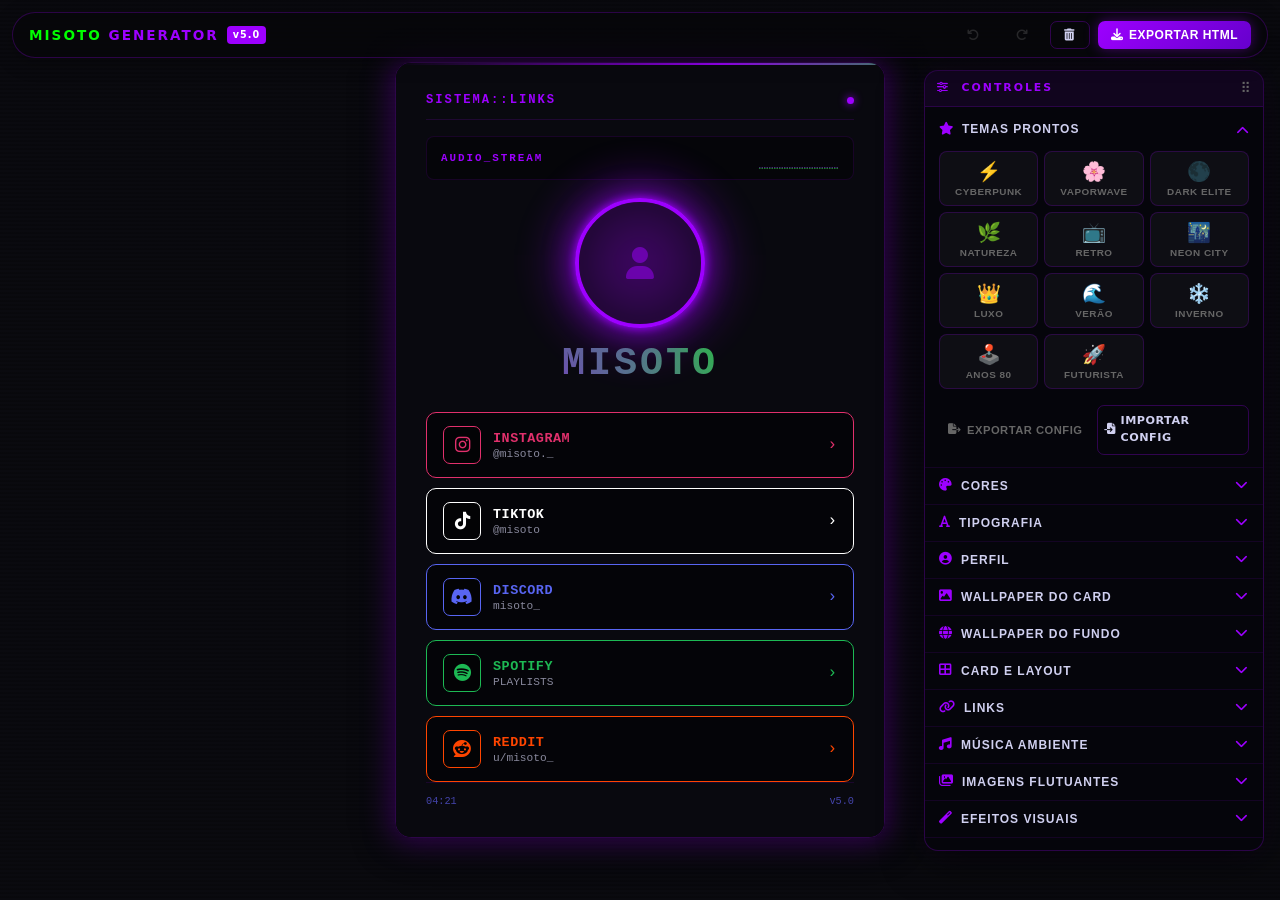
==== commit b4f8c3ff: "update" ====
--- a/index.html
+++ b/index.html
@@ -393,7 +393,7 @@
                 <div class="form-group">
                     <label>Largura</label>
                     <div class="range-row">
-                        <input type="range" class="form-range" id="cardWidth" min="280" max="700" step="10" value="490">
+                        <input type="range" class="form-range" id="cardWidth" min="280" max="900" step="10" value="490">
                         <span class="range-val" id="cardWidthValue">490px</span>
                     </div>
                 </div>
